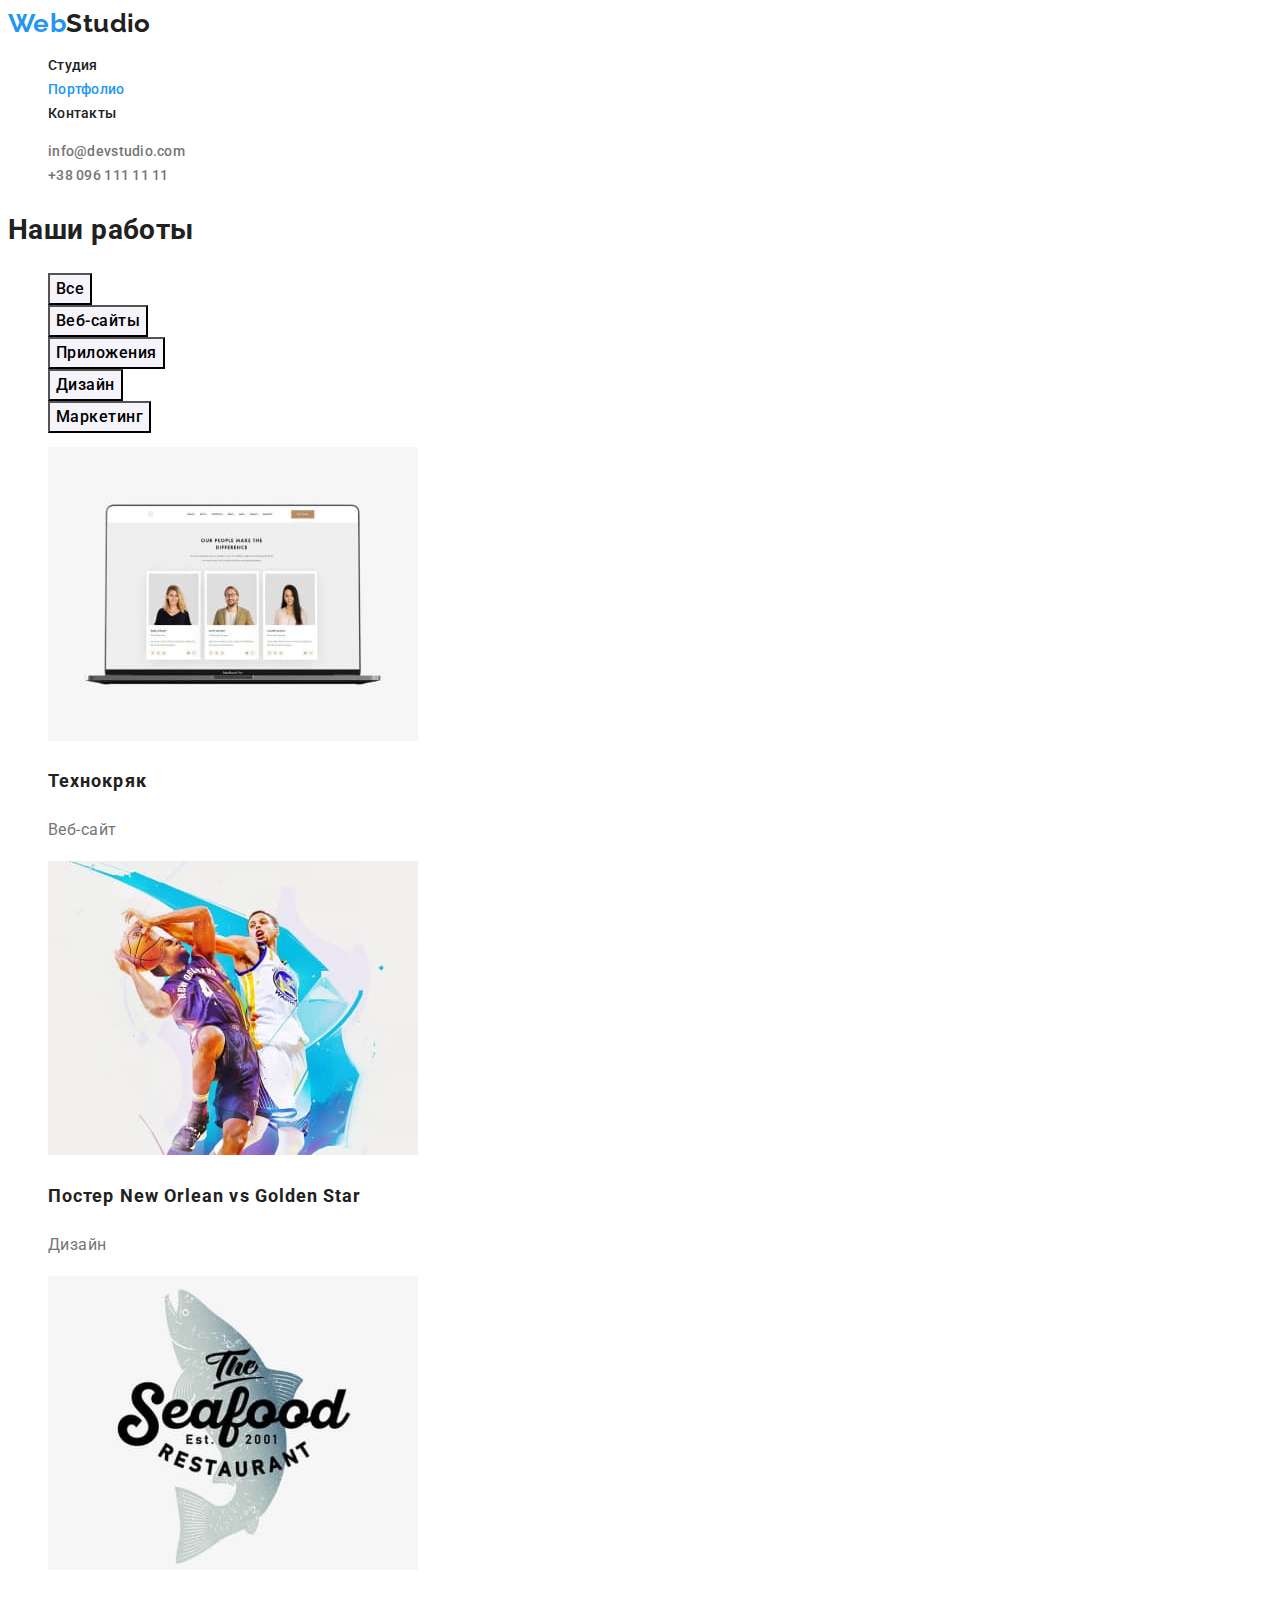
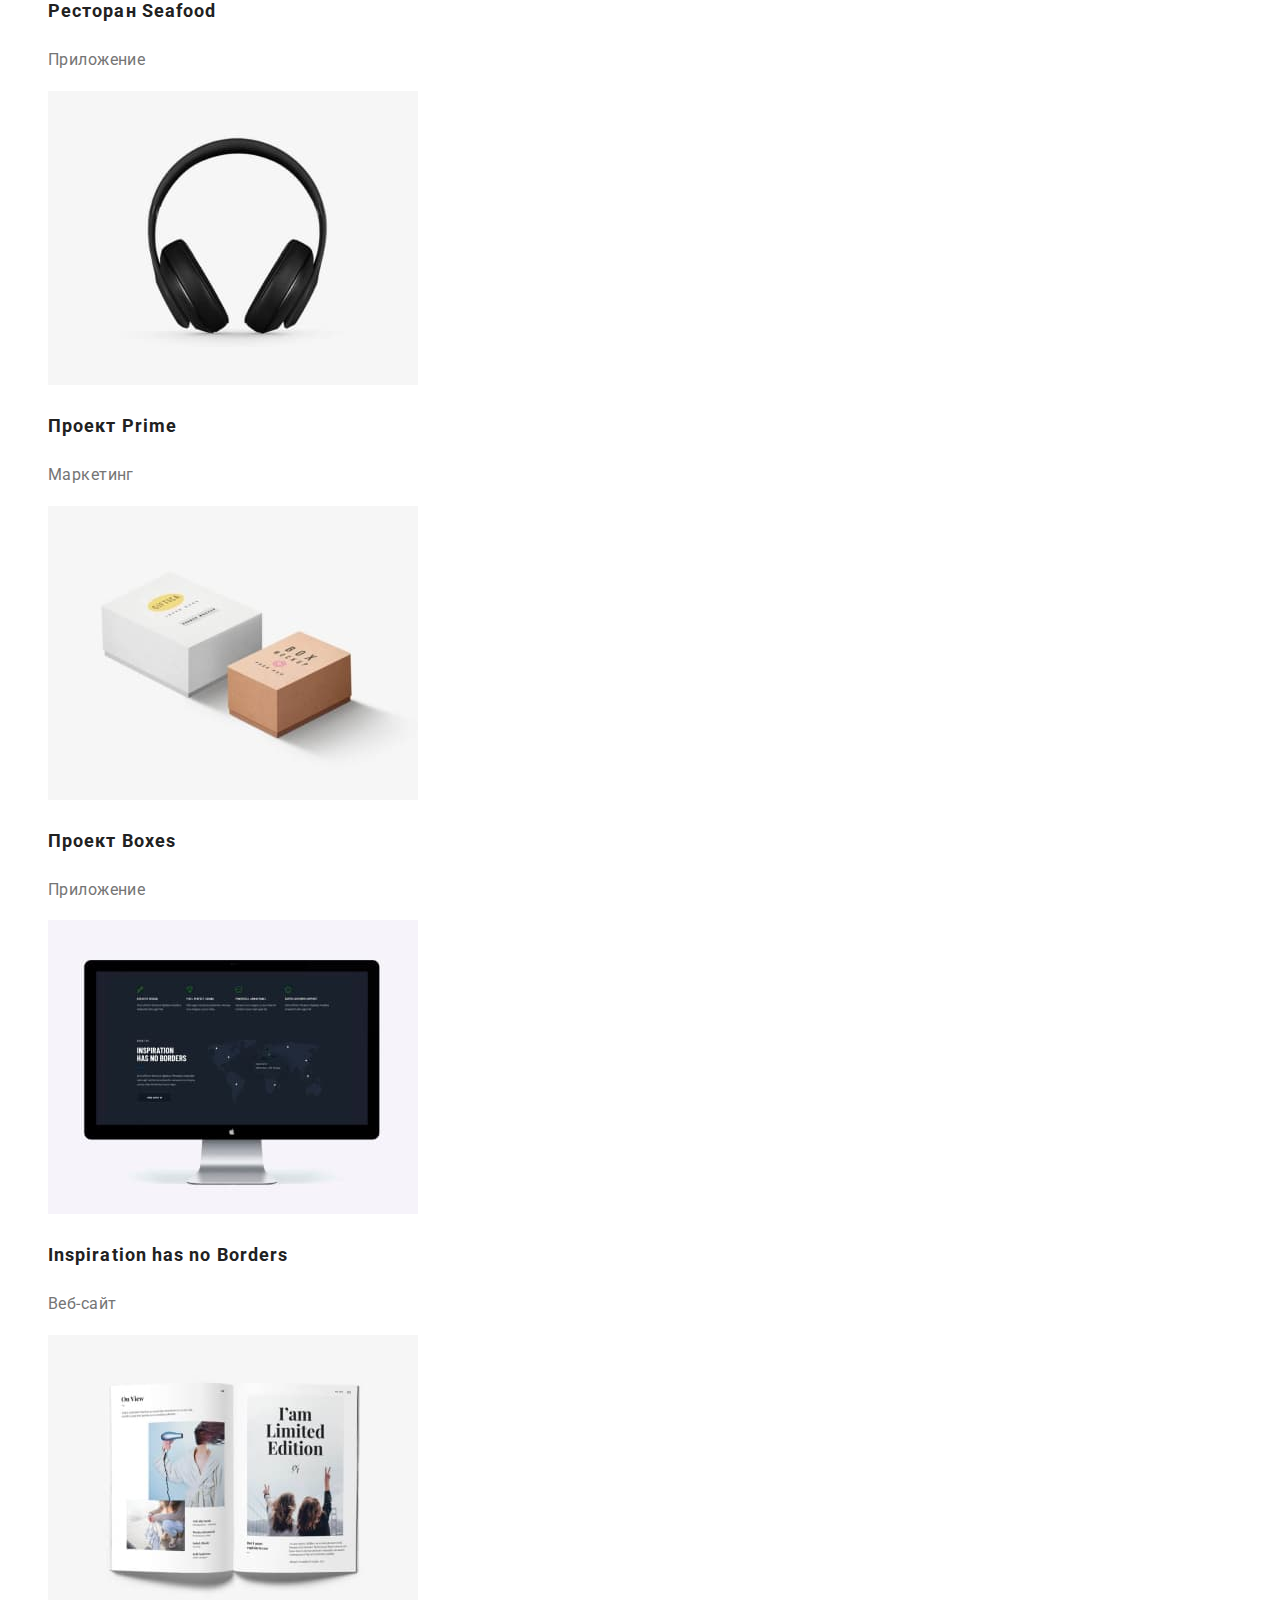
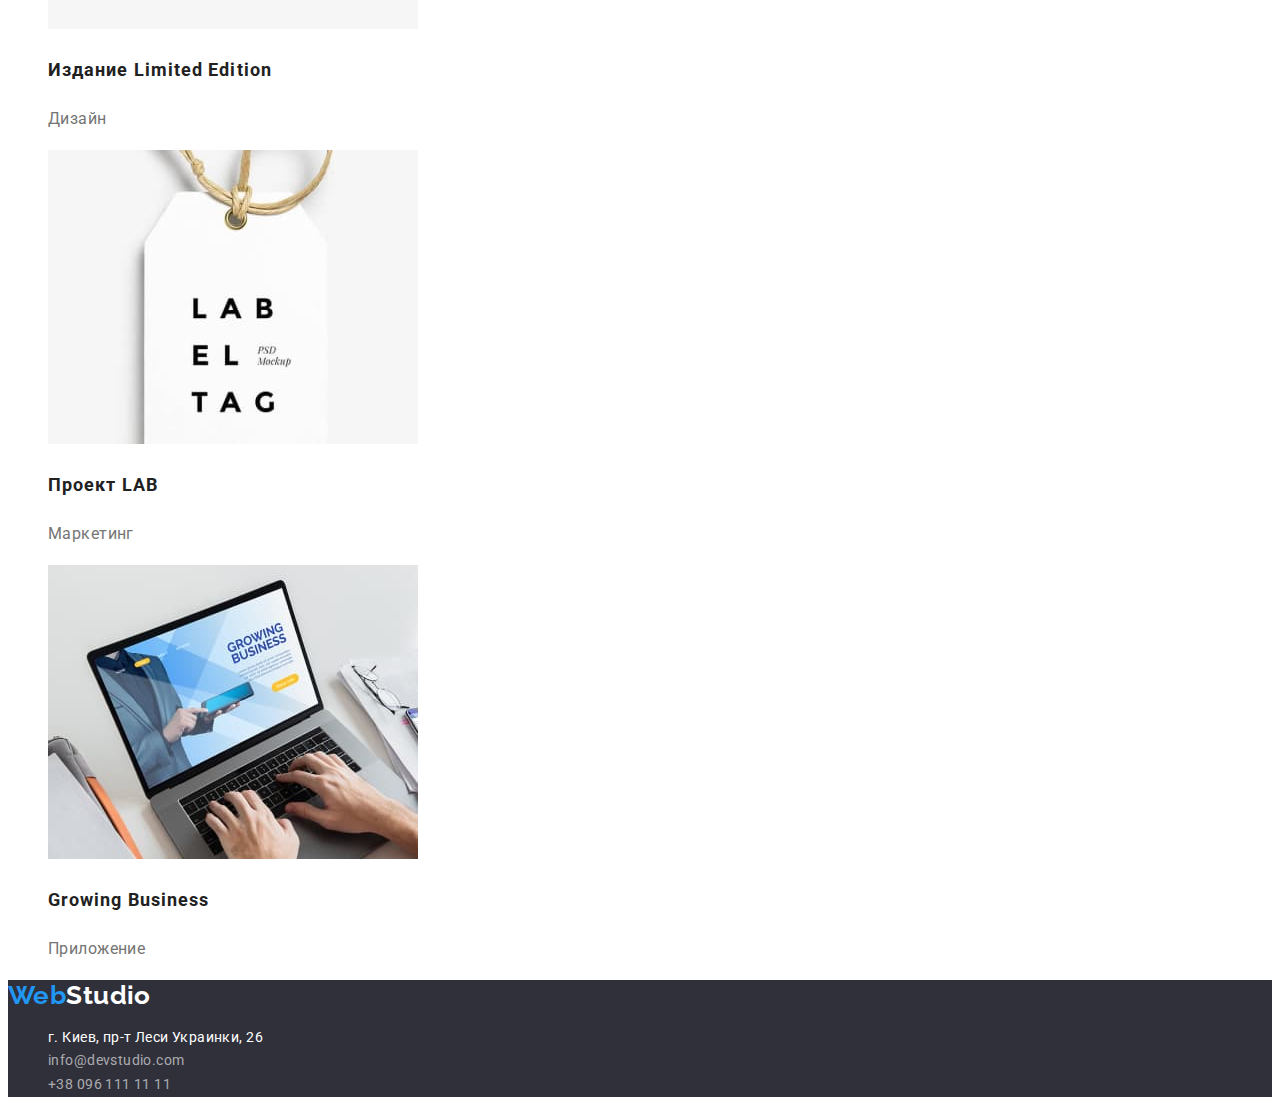
==== portfiolio.html @ 38a01f5a "files added" ====
<!DOCTYPE html>
<html lang="en">
<head>
	<meta charset="UTF-8">
	<meta http-equiv="X-UA-Compatible" content="IE=edge">
	<meta name="viewport" content="width=device-width, initial-scale=1.0">
	<title>Portfolio</title>
	<link rel="preconnect" href="https://fonts.googleapis.com">
	<link rel="preconnect" href="https://fonts.gstatic.com" crossorigin>
	<link href="https://fonts.googleapis.com/css2?family=Raleway:wght@700&family=Roboto:wght@400;500;700;900&display=swap"
	rel="stylesheet">
	<link rel="stylesheet" href="./css/styles.css">
</head>
<body>
		<header class="header">
			<nav class="header__navigation">
				<a href="./index.html" class="logo link"><span class="logo__word">Web</span>Studio</a>
				<ul class="list header__list">
					<li class="header__item">
						<a href="./index.html" class="header__link link">Студия
						</a>
					</li>
					<li class="header__item">
						<a href="./portfiolio.html" class="header__link header__link--current link">Портфолио
						</a>
					</li>
					<li class="header__item">
						<a href="" class="header__link link">Контакты
						</a>
					</li>
				</ul>
			</nav>
			<ul class="header__list contact-list list">
				<li class="contact-list__item">
					<a href="mailto:info@devstudio.com" class="header__link contact-list__link link">info@devstudio.com</a>
				</li>
				<li class="contact-list__item">
					<a href="tel:+380961111111" class="header__link contact-list__link link">+38 096 111 11 11</a>
				</li>
			</ul>
		</header>
			<main class>
				<section class="works section">
					<!-- Не забыть скрыть заголовок-->
					<h1 class="works-title">Наши работы</h1>
					<ul class="works__list works-filter list">
						<li class="works__item"><button type="button" class="works__btn">Все</button></li>
						<li class="works__item"><button type="button" class="works__btn">Веб-сайты</button></li>
						<li class="works__item"><button type="button" class="works__btn">Приложения</button></li>
						<li class="works__item"><button type="button" class="works__btn">Дизайн</button></li>
						<li class="works__item"><button type="button" class="works__btn">Маркетинг</button></li>
					</ul>
					<ul class="works__list works-examples list">
						<li class="works-examples__item">
							<a href="" class="works-examples__link link">
								<img src="./images/portfolio-page/porfolio-1-tehnocryack.jpg" alt="Внешний вид Веб-сайта Технокряк" width="370" height="294" class="works-examples__img">
								<h2 class="works-examples__title">Технокряк</h2>
								<p class="works-examples__text">Веб-сайт</p>
							</a>
						</li>
						<li class="works-examples__item">
							<a href="" class="works-examples__link link">
								<img src="./images/portfolio-page/portfolio-2-poster.jpg" alt="Постер баскетбольного матча New Orlean vs Golden Star" width="370" height="294" class="works-examples__img">
								<h2 class="works-examples__title">Постер New Orlean vs Golden Star</h2>
								<p class="works-examples__text">Дизайн</p>
							</a>
						</li>
						<li class="works-examples__item">
							<a href="" class="works-examples__link link">
								<img src="./images/portfolio-page/portfolio-3-seafood.jpg" alt="Логотип ресторана Seafood" width="370" height="294" class="works-examples__img">
								<h2 class="works-examples__title">Ресторан Seafood</h2>
								<p class="works-examples__text">Приложение</p>
							</a>
						</li>
						<li class="works-examples__item">
							<a href="" class="works-examples__link link">
								<img src="./images/portfolio-page/portfolio-4-prime.jpg" alt="Логотип в виде наушников проекта Prime" width="370" height="294" class="works-examples__img">
								<h2 class="works-examples__title">Проект Prime</h2>
								<p class="works-examples__text">Маркетинг</p>
							</a>
						</li>
						<li class="works-examples__item">
							<a href="" class="works-examples__link link">
								<img src="./images/portfolio-page/portfolio-5-boxes.jpg" alt="Логотип проекта Boxes в виде коробок" width="370" height="294" class="works-examples__img">
								<h2 class="works-examples__title">Проект Boxes</h2>
								<p class="works-examples__text">Приложение</p>
							</a>
						</li>
						<li class="works-examples__item">
							<a href="" class="works-examples__link link">
								<img src="./images/portfolio-page/portfolio-6-inspiration.jpg" alt="Внешний вид Веб-сайта Inspiration" width="370" height="294" class="works-examples__img">
								<h2 class="works-examples__title">Inspiration has no Borders</h2>
								<p class="works-examples__text">Веб-сайт</p>
							</a>
						</li>
						<li class="works-examples__item">
							<a href="" class="works-examples__link link">
								<img src="./images/portfolio-page/portfolio-7-edition.jpg" alt="Логотип издания Limited Edition в виде раскрытой книги" width="370" height="294" class="works-examples__img">
								<h2 class="works-examples__title">Издание Limited Edition</h2>
								<p class="works-examples__text">Дизайн</p>
							</a>
						</li>
						<li class="works-examples__item">
							<a href="" class="works-examples__link link">
								<img src="./images/portfolio-page/portfolio-8-lab.jpg" alt="Логотип проекта Lab в виде бирки" width="370" height="294" class="works-examples__img">
								<h2 class="works-examples__title">Проект LAB</h2>
								<p class="works-examples__text">Маркетинг</p>
							</a>
						</li>
						<li class="works-examples__item">
							<a href="" class="works-examples__link link">
								<img src="./images/portfolio-page/portfolio-9-business.jpg" alt="Человек работает за ноутбуком в приложении Growing Business" width="370" height="294" class="works-examples__img">
								<h2 class="works-examples__title">Growing Business</h2>
								<p class="works-examples__text">Приложение</p>
							</a>
						</li>
					</ul>
				</main>
			</section>
		<footer class="footer">
			<a href="./index.html" class="logo logo--white link"><span class="logo__word">Web</span>Studio</a>
			<address>
				<ul class="footer__list list">
					<li class="footer__item">
						<a href="" class="footer__link link footer__linl--map">г. Киев, пр-т Леси Украинки, 26
						</a>
					</li>
					<li class="footer__item">
						<a href="mailto:info@devstudio.com" class="footer__link link footer__link--adress">info@devstudio.com
						</a>
					</li>
					<li class="footer__item">
						<a href="tel:+380961111111" class="footer__link link footer__link--adress">+38 096 111 11 11
						</a>
					</li>
				</ul>
			</address>
		</footer>
</body>
</html>
---- css/styles.css ----
:root {
	--main-text-color:#212121;
	--second-text-color:#757575;
	--accent-text-color:#2196F3;
	--white-text-color: #FFFFFF;
	--footer-text-color: rgba(255, 255, 255, 0.6);
	--footer-background-color: #2F303A;
	--main-background-color: #FFFFFF;
	--second-background-color: #F5F4FA;
	--filter-button-color: #F5F4FA;
	--letter-spacing-second: 0.06em;
	--second-font-size: 16px;
	--font-weight-first: 700;
	--font-weight-second: 500;
}

/* Global settings */
body {
	font-family: 'Roboto', sans-serif;
	color: var(--main-text-color);
	font-size: 14px;
	letter-spacing: 0.03em;
	line-height: 1.71;
}

.link {
	text-decoration: none;
	color: var(--main-text-color);
}

.list {
	list-style: none;
}

/* Header and footer settings */

.header {
	background-color: var(--main-background-color);
}

.logo {
	font-family: 'Raleway', sans-serif;
	font-weight: var(--font-weight-first);
	font-size: 26px;
	line-height: 1.19;
}

.logo__word,
.header__link--current,
.header__link:hover,
.header__link:focus,
.footer__link:focus,
.footer__link:hover {
	color: var(--accent-text-color);
}

.header__link {
	font-weight: var(--font-weight-second);
	line-height: 1.14;
	letter-spacing: 0.02em;
}

.contact-list__link {
	color: var(--second-text-color);
}

/* Footer */

.footer {
	background-color: var(--footer-background-color);
}

.footer__link,
.footer__link--map,
.logo--white {
	color: var(--white-text-color);
}

.footer__link--adress {
	color: var(--footer-text-color);
}

.footer__list {
	font-style: normal;
}

/* Main page */

.hero {
	background-color: var(--footer-background-color);
	color: var(--white-text-color);
	text-align: center;
}


.hero__title {
	font-weight: 900;
	font-size: 44px;
	line-height: 1.36;
	letter-spacing: var(--letter-spacing-second);
	text-transform: uppercase;
}

.hero__btn {
	background-color: var(--accent-text-color);
	color: var(--white-text-color);
	font-family: inherit;
	font-weight: var(--font-weight-first);
	font-size: var(--second-font-size);
	line-height: 1.87;
	letter-spacing: var(--letter-spacing-second);
	text-align: center;
	min-width: 200px;
	cursor: pointer;
}

.benefits {
	background-color: var(--main-background-color);
}

.benefits__title {
	font-weight: var(--font-weight-first);
	font-size: 14px;
	line-height: 1.14;
	text-transform: uppercase;
	}

.benefits__text {
	color: var(--second-text-color);
}

.section__title {
	font-weight: var(--font-weight-first);
	font-size: 36px;
	line-height: 1.17;
	text-align: center;
}

.about {
	background-color: var(--main-background-color);
}

.team {
	background-color: var(--second-background-color);
	font-size: var(--second-font-size);
	line-height: 1.19;
}

.team__title {
	font-weight: var(--font-weight-second);
	font-size: 14px;
}

.team__text {
	color: var(--second-text-color);
}

/* Porfolio page */

.works {
	background-color: var(--main-background-color);
}

.works__btn {
	background-color: var(--filter-button-color);
	font-family: inherit;
	font-weight: var(--font-weight-second);
	font-size: var(--second-font-size);
	line-height: 1.62;
	text-align: center;
	letter-spacing: 0.03em;
	cursor: pointer;
}

.works__btn:hover,
.works__btn:focus {
	background-color: var(--accent-text-color);
	color: var(--white-text-color);
}

.works-examples__title {
	font-weight: var(--font-weight-first);
	font-size: 18px;
	line-height: 2;
	letter-spacing: var(--letter-spacing-second);
}

.works-examples__text {
	color: var(--second-text-color);
	font-size: var(--second-font-size);
	line-height: 1.87;
}
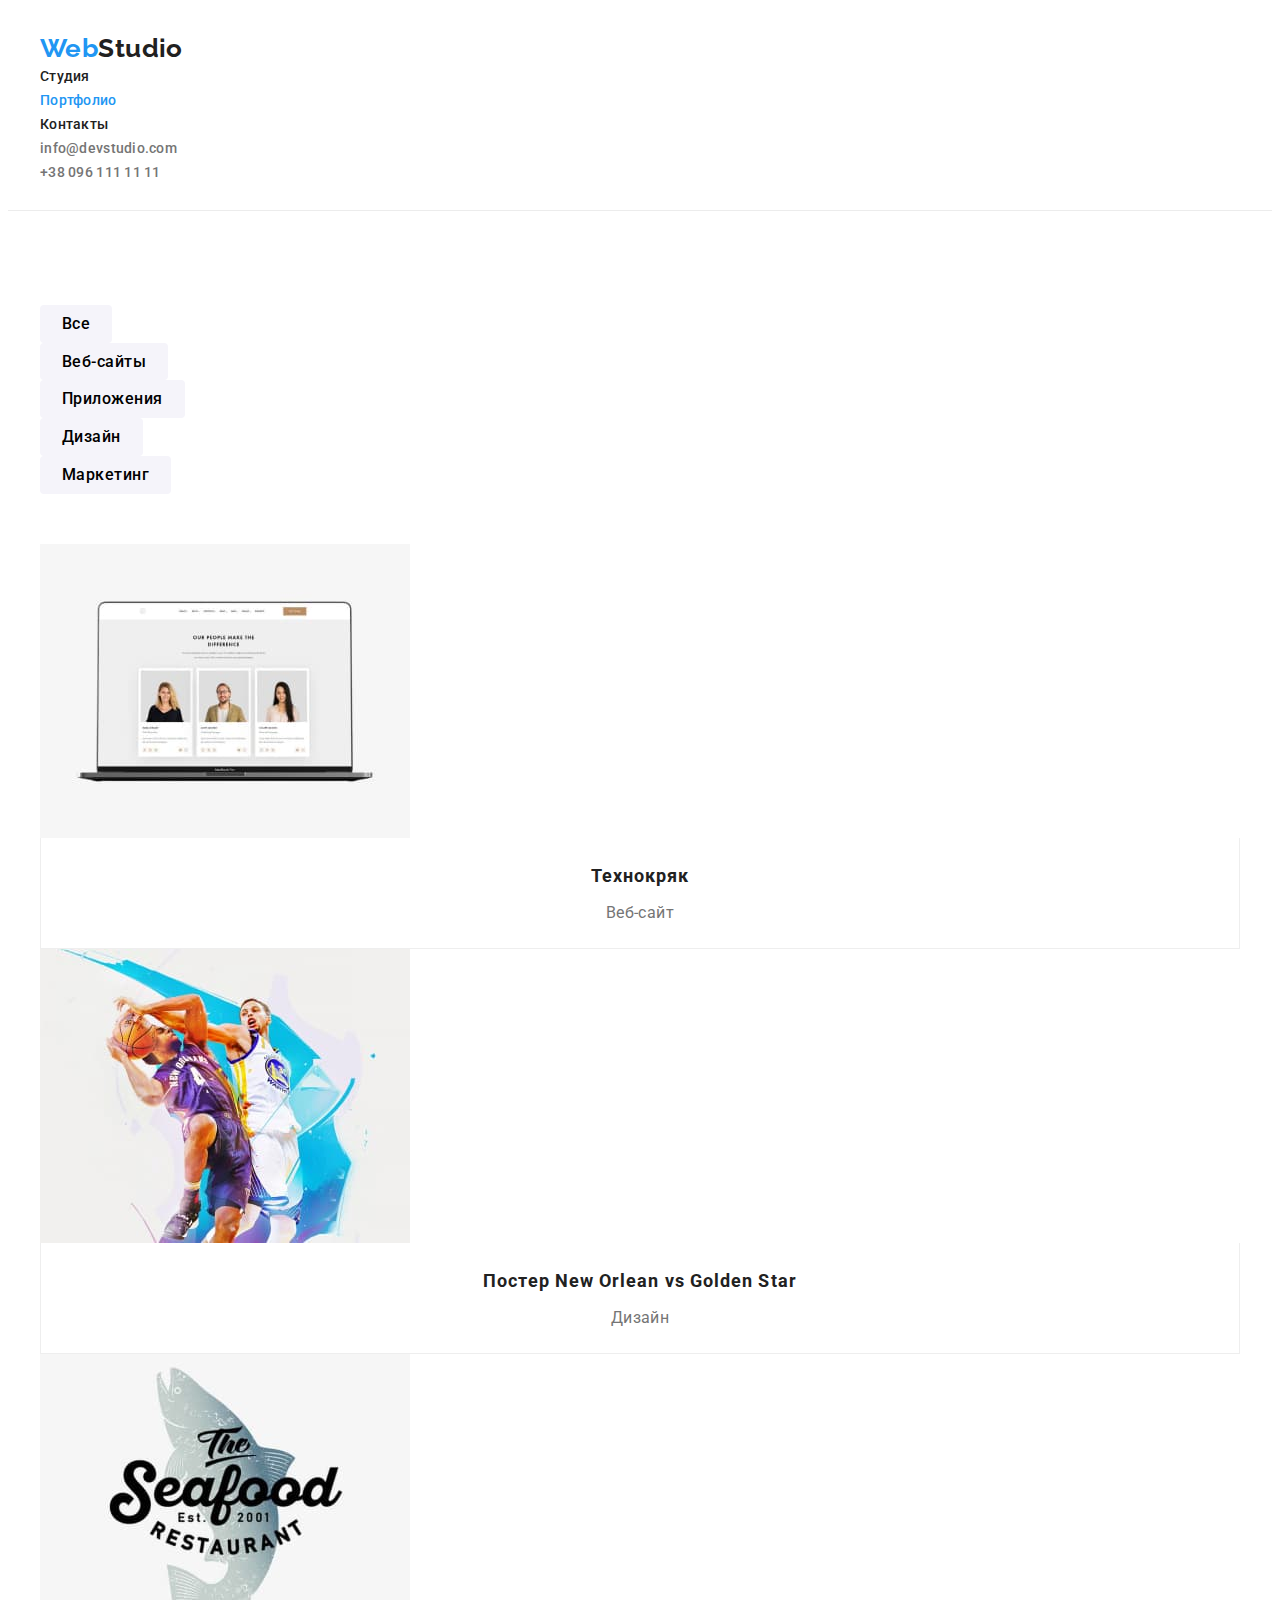
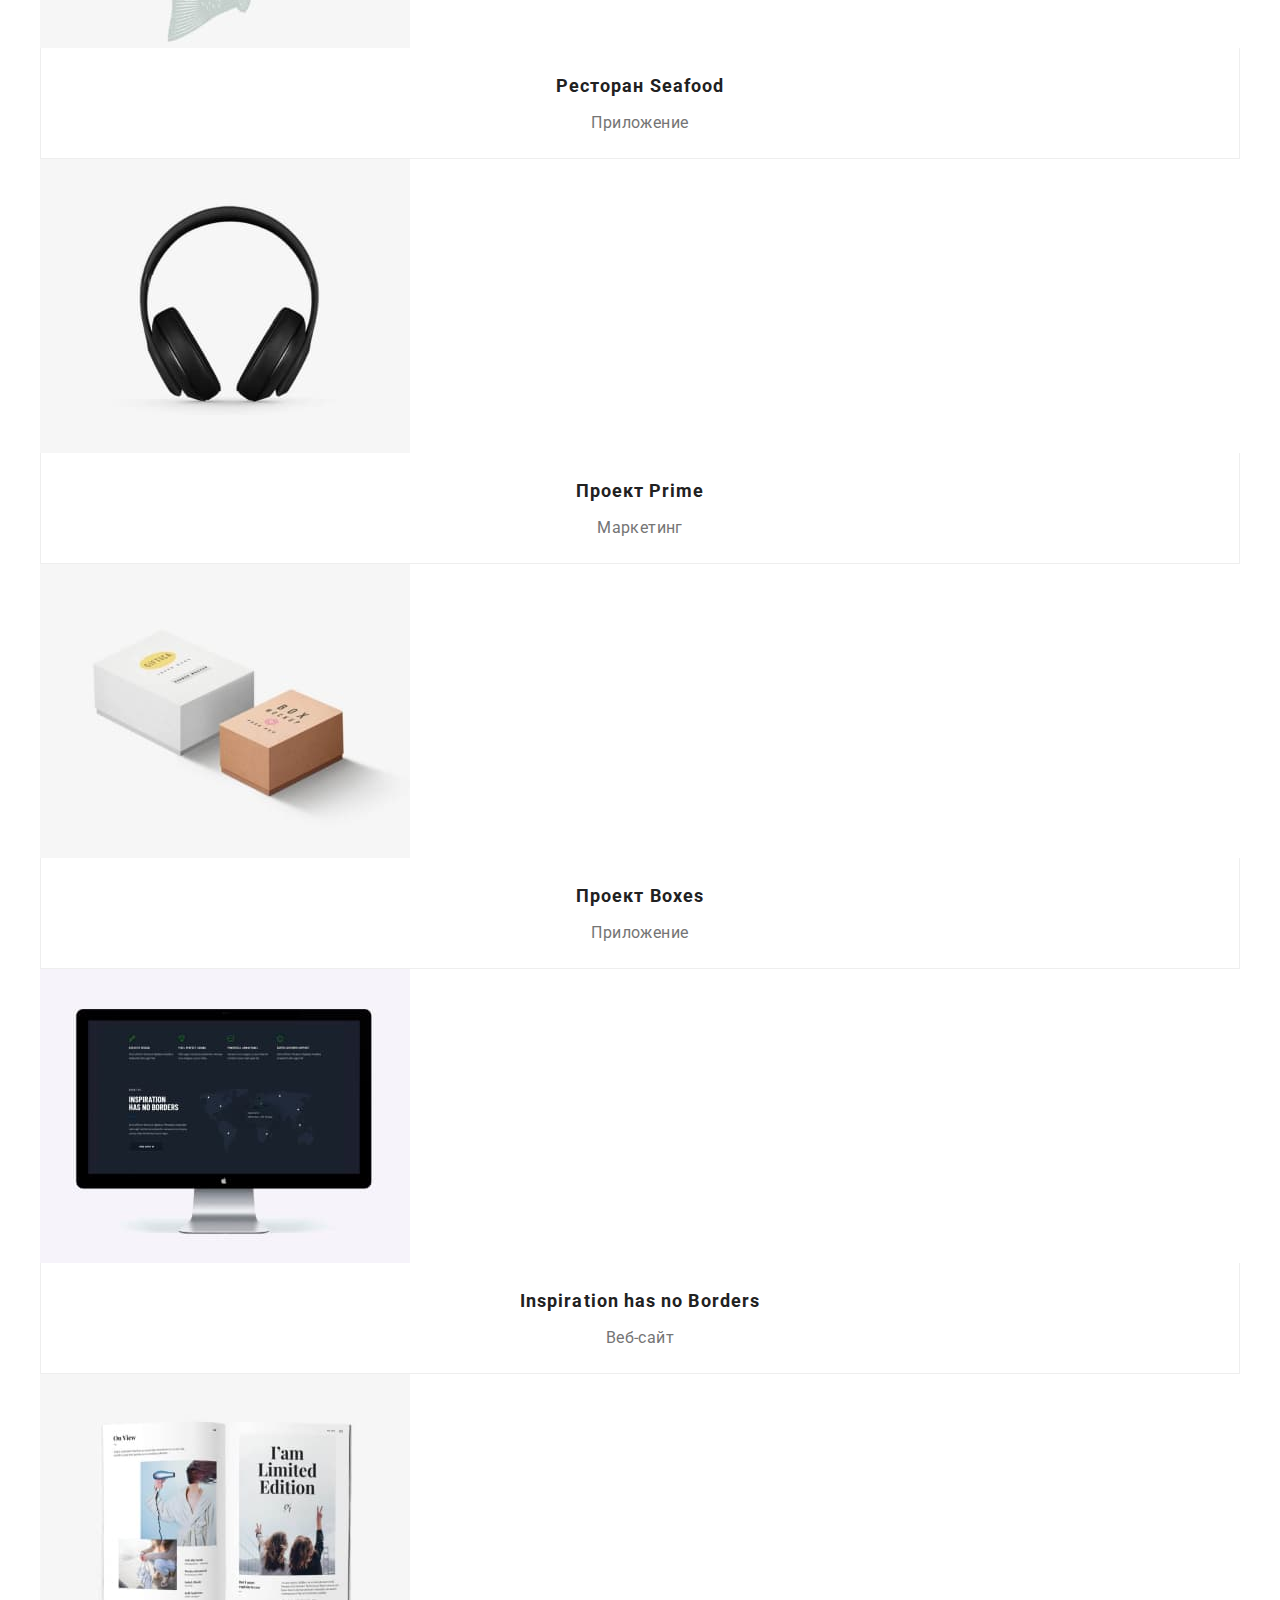
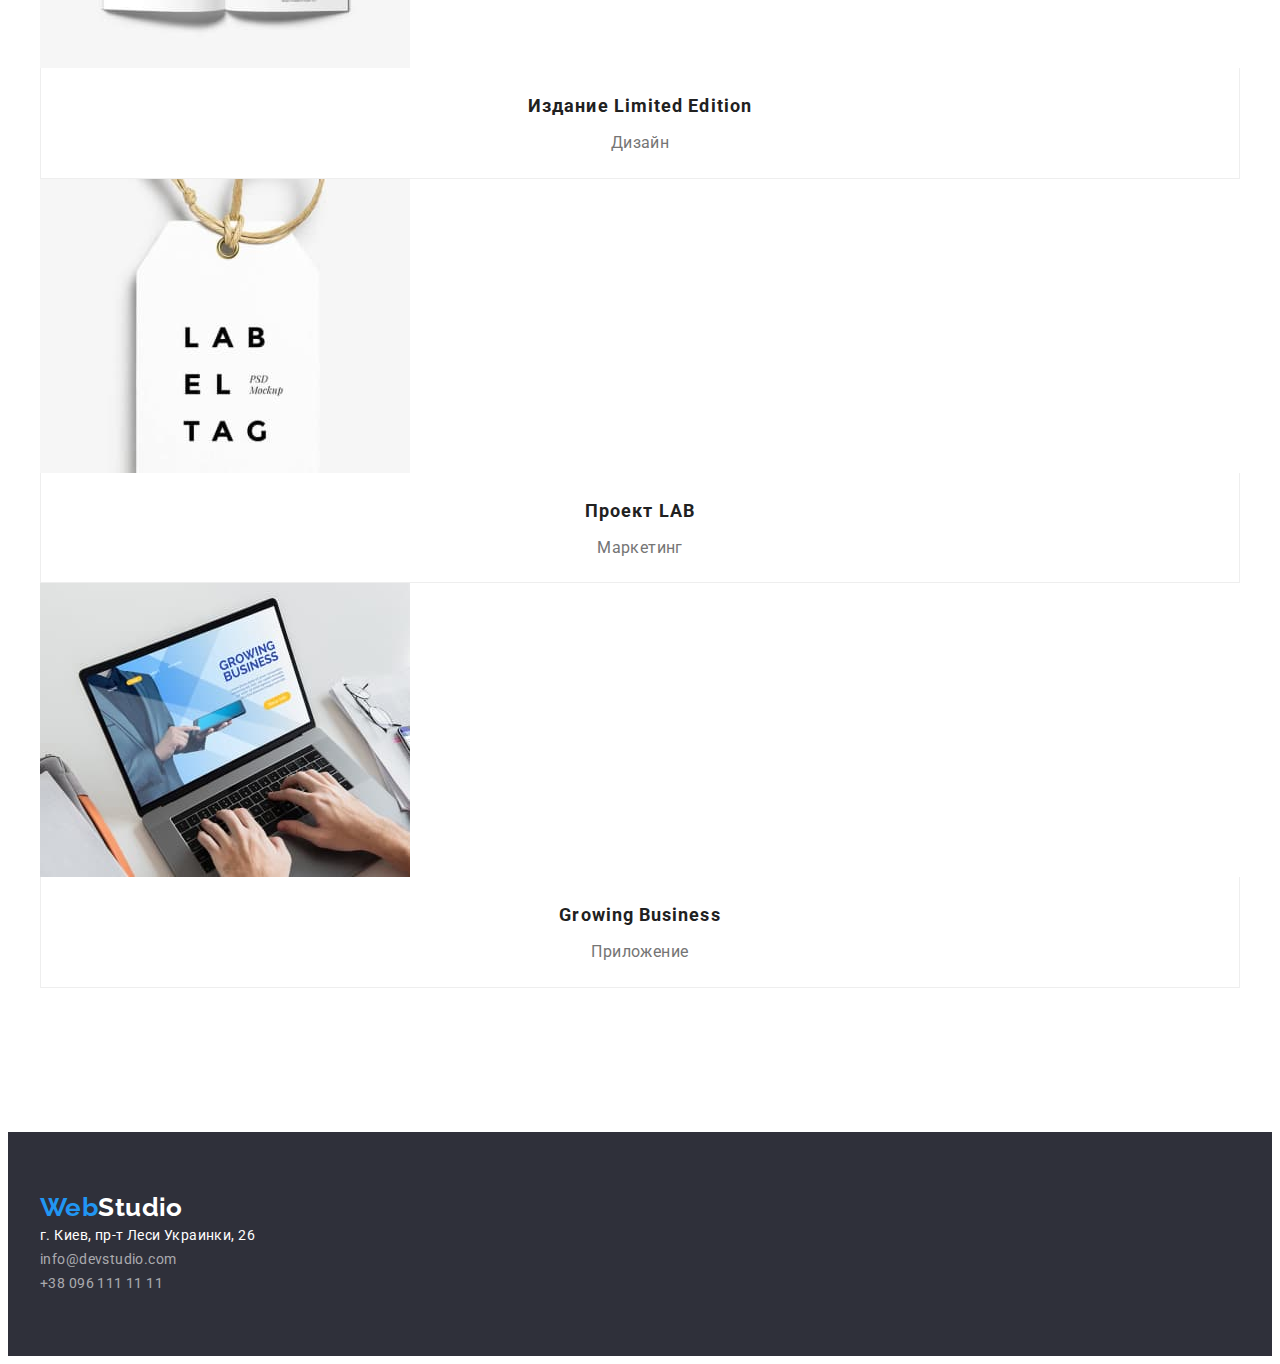
==== commit 0ac3e293: "border/padding/margin added" ====
--- a/portfiolio.html
+++ b/portfiolio.html
@@ -1,140 +1,230 @@
 <!DOCTYPE html>
 <html lang="en">
-<head>
-	<meta charset="UTF-8">
-	<meta http-equiv="X-UA-Compatible" content="IE=edge">
-	<meta name="viewport" content="width=device-width, initial-scale=1.0">
-	<title>Portfolio</title>
-	<link rel="preconnect" href="https://fonts.googleapis.com">
-	<link rel="preconnect" href="https://fonts.gstatic.com" crossorigin>
-	<link href="https://fonts.googleapis.com/css2?family=Raleway:wght@700&family=Roboto:wght@400;500;700;900&display=swap"
-	rel="stylesheet">
-	<link rel="stylesheet" href="./css/styles.css">
-</head>
-<body>
-		<header class="header">
-			<nav class="header__navigation">
-				<a href="./index.html" class="logo link"><span class="logo__word">Web</span>Studio</a>
-				<ul class="list header__list">
-					<li class="header__item">
-						<a href="./index.html" class="header__link link">Студия
-						</a>
-					</li>
-					<li class="header__item">
-						<a href="./portfiolio.html" class="header__link header__link--current link">Портфолио
-						</a>
-					</li>
-					<li class="header__item">
-						<a href="" class="header__link link">Контакты
-						</a>
-					</li>
-				</ul>
-			</nav>
-			<ul class="header__list contact-list list">
-				<li class="contact-list__item">
-					<a href="mailto:info@devstudio.com" class="header__link contact-list__link link">info@devstudio.com</a>
-				</li>
-				<li class="contact-list__item">
-					<a href="tel:+380961111111" class="header__link contact-list__link link">+38 096 111 11 11</a>
-				</li>
-			</ul>
-		</header>
-			<main class>
-				<section class="works section">
-					<!-- Не забыть скрыть заголовок-->
-					<h1 class="works-title">Наши работы</h1>
-					<ul class="works__list works-filter list">
-						<li class="works__item"><button type="button" class="works__btn">Все</button></li>
-						<li class="works__item"><button type="button" class="works__btn">Веб-сайты</button></li>
-						<li class="works__item"><button type="button" class="works__btn">Приложения</button></li>
-						<li class="works__item"><button type="button" class="works__btn">Дизайн</button></li>
-						<li class="works__item"><button type="button" class="works__btn">Маркетинг</button></li>
-					</ul>
-					<ul class="works__list works-examples list">
-						<li class="works-examples__item">
-							<a href="" class="works-examples__link link">
-								<img src="./images/portfolio-page/porfolio-1-tehnocryack.jpg" alt="Внешний вид Веб-сайта Технокряк" width="370" height="294" class="works-examples__img">
-								<h2 class="works-examples__title">Технокряк</h2>
-								<p class="works-examples__text">Веб-сайт</p>
-							</a>
-						</li>
-						<li class="works-examples__item">
-							<a href="" class="works-examples__link link">
-								<img src="./images/portfolio-page/portfolio-2-poster.jpg" alt="Постер баскетбольного матча New Orlean vs Golden Star" width="370" height="294" class="works-examples__img">
-								<h2 class="works-examples__title">Постер New Orlean vs Golden Star</h2>
-								<p class="works-examples__text">Дизайн</p>
-							</a>
-						</li>
-						<li class="works-examples__item">
-							<a href="" class="works-examples__link link">
-								<img src="./images/portfolio-page/portfolio-3-seafood.jpg" alt="Логотип ресторана Seafood" width="370" height="294" class="works-examples__img">
-								<h2 class="works-examples__title">Ресторан Seafood</h2>
-								<p class="works-examples__text">Приложение</p>
-							</a>
-						</li>
-						<li class="works-examples__item">
-							<a href="" class="works-examples__link link">
-								<img src="./images/portfolio-page/portfolio-4-prime.jpg" alt="Логотип в виде наушников проекта Prime" width="370" height="294" class="works-examples__img">
-								<h2 class="works-examples__title">Проект Prime</h2>
-								<p class="works-examples__text">Маркетинг</p>
-							</a>
-						</li>
-						<li class="works-examples__item">
-							<a href="" class="works-examples__link link">
-								<img src="./images/portfolio-page/portfolio-5-boxes.jpg" alt="Логотип проекта Boxes в виде коробок" width="370" height="294" class="works-examples__img">
-								<h2 class="works-examples__title">Проект Boxes</h2>
-								<p class="works-examples__text">Приложение</p>
-							</a>
-						</li>
-						<li class="works-examples__item">
-							<a href="" class="works-examples__link link">
-								<img src="./images/portfolio-page/portfolio-6-inspiration.jpg" alt="Внешний вид Веб-сайта Inspiration" width="370" height="294" class="works-examples__img">
-								<h2 class="works-examples__title">Inspiration has no Borders</h2>
-								<p class="works-examples__text">Веб-сайт</p>
-							</a>
-						</li>
-						<li class="works-examples__item">
-							<a href="" class="works-examples__link link">
-								<img src="./images/portfolio-page/portfolio-7-edition.jpg" alt="Логотип издания Limited Edition в виде раскрытой книги" width="370" height="294" class="works-examples__img">
-								<h2 class="works-examples__title">Издание Limited Edition</h2>
-								<p class="works-examples__text">Дизайн</p>
-							</a>
-						</li>
-						<li class="works-examples__item">
-							<a href="" class="works-examples__link link">
-								<img src="./images/portfolio-page/portfolio-8-lab.jpg" alt="Логотип проекта Lab в виде бирки" width="370" height="294" class="works-examples__img">
-								<h2 class="works-examples__title">Проект LAB</h2>
-								<p class="works-examples__text">Маркетинг</p>
-							</a>
-						</li>
-						<li class="works-examples__item">
-							<a href="" class="works-examples__link link">
-								<img src="./images/portfolio-page/portfolio-9-business.jpg" alt="Человек работает за ноутбуком в приложении Growing Business" width="370" height="294" class="works-examples__img">
-								<h2 class="works-examples__title">Growing Business</h2>
-								<p class="works-examples__text">Приложение</p>
-							</a>
-						</li>
-					</ul>
-				</main>
-			</section>
-		<footer class="footer">
-			<a href="./index.html" class="logo logo--white link"><span class="logo__word">Web</span>Studio</a>
-			<address>
-				<ul class="footer__list list">
-					<li class="footer__item">
-						<a href="" class="footer__link link footer__linl--map">г. Киев, пр-т Леси Украинки, 26
-						</a>
-					</li>
-					<li class="footer__item">
-						<a href="mailto:info@devstudio.com" class="footer__link link footer__link--adress">info@devstudio.com
-						</a>
-					</li>
-					<li class="footer__item">
-						<a href="tel:+380961111111" class="footer__link link footer__link--adress">+38 096 111 11 11
-						</a>
-					</li>
-				</ul>
-			</address>
-		</footer>
-</body>
-</html>+  <head>
+    <meta charset="UTF-8" />
+    <meta http-equiv="X-UA-Compatible" content="IE=edge" />
+    <meta name="viewport" content="width=device-width, initial-scale=1.0" />
+    <title>Portfolio</title>
+    <link rel="preconnect" href="https://fonts.googleapis.com" />
+    <link rel="preconnect" href="https://fonts.gstatic.com" crossorigin />
+    <link
+      href="https://fonts.googleapis.com/css2?family=Raleway:wght@700&family=Roboto:wght@400;500;700;900&display=swap"
+      rel="stylesheet"
+    />
+    <link rel="stylesheet" href="./css/styles.css" />
+  </head>
+  <body>
+    <header class="header">
+      <div class="container">
+        <nav class="header__navigation">
+          <a href="./index.html" class="logo"><span class="logo__word">Web</span>Studio</a>
+          <ul class="list header__list">
+            <li class="header__item">
+              <a href="./index.html" class="header__link">Студия </a>
+            </li>
+            <li class="header__item">
+              <a href="./portfiolio.html" class="header__link header__link--current link"
+                >Портфолио
+              </a>
+            </li>
+            <li class="header__item">
+              <a href="" class="header__link link">Контакты </a>
+            </li>
+          </ul>
+        </nav>
+        <ul class="header__list contact-list list">
+          <li class="contact-list__item">
+            <a href="mailto:info@devstudio.com" class="header__link contact-list__link link"
+              >info@devstudio.com</a
+            >
+          </li>
+          <li class="contact-list__item">
+            <a href="tel:+380961111111" class="header__link contact-list__link link"
+              >+38 096 111 11 11</a
+            >
+          </li>
+        </ul>
+      </div>
+    </header>
+    <main class>
+      <section class="works section">
+        <div class="container">
+          <!-- Не забыть скрыть заголовок-->
+          <h1 class="works-title visually-hidden">Наши работы</h1>
+          <ul class="works__list works-filter">
+            <li class="works__item"><button type="button" class="works__btn">Все</button></li>
+            <li class="works__item"><button type="button" class="works__btn">Веб-сайты</button></li>
+            <li class="works__item">
+              <button type="button" class="works__btn">Приложения</button>
+            </li>
+            <li class="works__item"><button type="button" class="works__btn">Дизайн</button></li>
+            <li class="works__item"><button type="button" class="works__btn">Маркетинг</button></li>
+          </ul>
+          <ul class="works__list works-examples">
+            <li class="works-examples__item">
+              <a href="" class="works-examples__link">
+                <img
+                  src="./images/portfolio-page/porfolio-1-tehnocryack.jpg"
+                  alt="Внешний вид Веб-сайта Технокряк"
+                  width="370"
+                  height="294"
+                  class="works-examples__img"
+                />
+								<div class="work-examples-box">
+                <h2 class="works-examples__title">Технокряк</h2>
+                <p class="works-examples__text">Веб-сайт</p>
+              </a>
+							</div>
+            </li>
+            <li class="works-examples__item">
+              <a href="" class="works-examples__link">
+                <img
+                  src="./images/portfolio-page/portfolio-2-poster.jpg"
+                  alt="Постер баскетбольного матча New Orlean vs Golden Star"
+                  width="370"
+                  height="294"
+                  class="works-examples__img"
+                />
+								<div class="work-examples-box">
+                <h2 class="works-examples__title">Постер New Orlean vs Golden Star</h2>
+                <p class="works-examples__text">Дизайн</p>
+								</div>
+              </a>
+            </li>
+            <li class="works-examples__item">
+              <a href="" class="works-examples__link">
+                <img
+                  src="./images/portfolio-page/portfolio-3-seafood.jpg"
+                  alt="Логотип ресторана Seafood"
+                  width="370"
+                  height="294"
+                  class="works-examples__img"
+                />
+								<div class="work-examples-box">
+                <h2 class="works-examples__title">Ресторан Seafood</h2>
+                <p class="works-examples__text">Приложение</p>
+								</div>
+              </a>
+            </li>
+            <li class="works-examples__item">
+              <a href="" class="works-examples__link">
+                <img
+                  src="./images/portfolio-page/portfolio-4-prime.jpg"
+                  alt="Логотип в виде наушников проекта Prime"
+                  width="370"
+                  height="294"
+                  class="works-examples__img"
+                />
+								<div class="work-examples-box">
+                <h2 class="works-examples__title">Проект Prime</h2>
+                <p class="works-examples__text">Маркетинг</p>
+								</div>
+              </a>
+            </li>
+            <li class="works-examples__item">
+              <a href="" class="works-examples__link">
+                <img
+                  src="./images/portfolio-page/portfolio-5-boxes.jpg"
+                  alt="Логотип проекта Boxes в виде коробок"
+                  width="370"
+                  height="294"
+                  class="works-examples__img"
+                />
+								<div class="work-examples-box">
+                <h2 class="works-examples__title">Проект Boxes</h2>
+                <p class="works-examples__text">Приложение</p>
+								</div>
+              </a>
+            </li>
+            <li class="works-examples__item">
+              <a href="" class="works-examples__link">
+                <img
+                  src="./images/portfolio-page/portfolio-6-inspiration.jpg"
+                  alt="Внешний вид Веб-сайта Inspiration"
+                  width="370"
+                  height="294"
+                  class="works-examples__img"
+                />
+								<div class="work-examples-box">
+                <h2 class="works-examples__title">Inspiration has no Borders</h2>
+                <p class="works-examples__text">Веб-сайт</p>
+								</div>
+              </a>
+            </li>
+            <li class="works-examples__item">
+              <a href="" class="works-examples__link">
+                <img
+                  src="./images/portfolio-page/portfolio-7-edition.jpg"
+                  alt="Логотип издания Limited Edition в виде раскрытой книги"
+                  width="370"
+                  height="294"
+                  class="works-examples__img"
+                />
+								<div class="work-examples-box">
+                <h2 class="works-examples__title">Издание Limited Edition</h2>
+                <p class="works-examples__text">Дизайн</p>
+								</div>
+              </a>
+            </li>
+            <li class="works-examples__item">
+              <a href="" class="works-examples__link">
+                <img
+                  src="./images/portfolio-page/portfolio-8-lab.jpg"
+                  alt="Логотип проекта Lab в виде бирки"
+                  width="370"
+                  height="294"
+                  class="works-examples__img"
+                />
+								<div class="work-examples-box">
+                <h2 class="works-examples__title">Проект LAB</h2>
+                <p class="works-examples__text">Маркетинг</p>
+								</div>
+              </a>
+            </li>
+            <li class="works-examples__item">
+              <a href="" class="works-examples__link">
+                <img
+                  src="./images/portfolio-page/portfolio-9-business.jpg"
+                  alt="Человек работает за ноутбуком в приложении Growing Business"
+                  width="370"
+                  height="294"
+                  class="works-examples__img"
+                />
+								<div class="work-examples-box">
+                <h2 class="works-examples__title">Growing Business</h2>
+                <p class="works-examples__text">Приложение</p>
+								</div>
+              </a>
+            </li>
+          </ul>
+        </div>
+      </section>
+    </main>
+    <footer class="footer">
+      <div class="container">
+        <a href="./index.html" class="logo logo--white"
+          ><span class="logo__word">Web</span>Studio</a
+        >
+        <address>
+          <ul class="footer__list">
+            <li class="footer__item">
+              <a href="" class="footer__link footer__linl--map"
+                >г. Киев, пр-т Леси Украинки, 26
+              </a>
+            </li>
+            <li class="footer__item">
+              <a href="mailto:info@devstudio.com" class="footer__link footer__link--adress"
+                >info@devstudio.com
+              </a>
+            </li>
+            <li class="footer__item">
+              <a href="tel:+380961111111" class="footer__link footer__link--adress"
+                >+38 096 111 11 11
+              </a>
+            </li>
+          </ul>
+        </address>
+      </div>
+    </footer>
+  </body>
+</html>
--- a/css/styles.css
+++ b/css/styles.css
@@ -1,48 +1,101 @@
 :root {
-	--main-text-color:#212121;
-	--second-text-color:#757575;
-	--accent-text-color:#2196F3;
-	--white-text-color: #FFFFFF;
-	--footer-text-color: rgba(255, 255, 255, 0.6);
-	--footer-background-color: #2F303A;
-	--main-background-color: #FFFFFF;
-	--second-background-color: #F5F4FA;
-	--filter-button-color: #F5F4FA;
-	--letter-spacing-second: 0.06em;
-	--second-font-size: 16px;
-	--font-weight-first: 700;
-	--font-weight-second: 500;
+  --main-text-color: #212121;
+  --second-text-color: #757575;
+  --accent-text-color: #2196f3;
+  --white-text-color: #ffffff;
+  --footer-text-color: rgba(255, 255, 255, 0.6);
+  --footer-background-color: #2f303a;
+  --main-background-color: #ffffff;
+  --second-background-color: #f5f4fa;
+  --filter-button-color: #f5f4fa;
+  --letter-spacing-second: 0.06em;
+  --second-font-size: 16px;
+  --font-weight-first: 700;
+  --font-weight-second: 500;
+  --main-section-padding: 94px;
+  --main-margin-bottom: 50px;
+  --title-margin-main: 10px;
 }
 
 /* Global settings */
 body {
-	font-family: 'Roboto', sans-serif;
-	color: var(--main-text-color);
-	font-size: 14px;
-	letter-spacing: 0.03em;
-	line-height: 1.71;
-}
-
-.link {
-	text-decoration: none;
-	color: var(--main-text-color);
-}
-
-.list {
-	list-style: none;
+  font-family: 'Roboto', sans-serif;
+  color: var(--main-text-color);
+  font-size: 14px;
+  letter-spacing: 0.03em;
+  line-height: 1.71;
+}
+
+h1,
+h2,
+h3,
+h4,
+h5,
+h6,
+p {
+  margin: 0;
+}
+
+button {
+  cursor: pointer;
+}
+
+img {
+  display: block;
+  max-width: 100%;
+  height: auto;
+}
+
+a {
+  text-decoration: none;
+  color: var(--main-text-color);
+}
+
+ul {
+  list-style: none;
+  margin: 0;
+  padding: 0;
+}
+
+.container {
+  width: 1200px;
+  margin: 0 auto;
+  padding-left: 15px;
+  padding-right: 15px;
+}
+
+.section {
+  padding-top: var(--main-section-padding);
+  padding-bottom: var(--main-section-padding);
+}
+
+.visually-hidden {
+  position: absolute;
+  white-space: nowrap;
+  width: 1px;
+  height: 1px;
+  overflow: hidden;
+  border: 0;
+  padding: 0;
+  clip: rect(0 0 0 0);
+  clip-path: inset(50%);
+  margin: -1px;
 }
 
 /* Header and footer settings */
 
 .header {
-	background-color: var(--main-background-color);
+  background-color: var(--main-background-color);
+  padding-top: 25px;
+  padding-bottom: 25px;
+  border-bottom: 1px solid #ececec;
 }
 
 .logo {
-	font-family: 'Raleway', sans-serif;
-	font-weight: var(--font-weight-first);
-	font-size: 26px;
-	line-height: 1.19;
+  font-family: 'Raleway', sans-serif;
+  font-weight: var(--font-weight-first);
+  font-size: 26px;
+  line-height: 1.19;
 }
 
 .logo__word,
@@ -51,142 +104,190 @@
 .header__link:focus,
 .footer__link:focus,
 .footer__link:hover {
-	color: var(--accent-text-color);
+  color: var(--accent-text-color);
 }
 
 .header__link {
-	font-weight: var(--font-weight-second);
-	line-height: 1.14;
-	letter-spacing: 0.02em;
+  font-weight: var(--font-weight-second);
+  line-height: 1.14;
+  letter-spacing: 0.02em;
 }
 
 .contact-list__link {
-	color: var(--second-text-color);
+  color: var(--second-text-color);
 }
 
 /* Footer */
 
 .footer {
-	background-color: var(--footer-background-color);
+  padding-top: 60px;
+  padding-bottom: 60px;
+  background-color: var(--footer-background-color);
 }
 
 .footer__link,
 .footer__link--map,
 .logo--white {
-	color: var(--white-text-color);
+  color: var(--white-text-color);
 }
 
 .footer__link--adress {
-	color: var(--footer-text-color);
+  color: var(--footer-text-color);
 }
 
 .footer__list {
-	font-style: normal;
+  font-style: normal;
 }
 
 /* Main page */
 
+/* Hero section */
+
 .hero {
-	background-color: var(--footer-background-color);
-	color: var(--white-text-color);
-	text-align: center;
-}
-
+  background-color: var(--footer-background-color);
+  color: var(--white-text-color);
+  text-align: center;
+  padding-top: 200px;
+  padding-bottom: 200px;
+}
 
 .hero__title {
-	font-weight: 900;
-	font-size: 44px;
-	line-height: 1.36;
-	letter-spacing: var(--letter-spacing-second);
-	text-transform: uppercase;
+  font-weight: 900;
+  font-size: 44px;
+  line-height: 1.36;
+  letter-spacing: var(--letter-spacing-second);
+  text-transform: uppercase;
+  margin-bottom: 30px;
 }
 
 .hero__btn {
-	background-color: var(--accent-text-color);
-	color: var(--white-text-color);
-	font-family: inherit;
-	font-weight: var(--font-weight-first);
-	font-size: var(--second-font-size);
-	line-height: 1.87;
-	letter-spacing: var(--letter-spacing-second);
-	text-align: center;
-	min-width: 200px;
-	cursor: pointer;
-}
+  border: inherit;
+  padding: 10px 32px;
+  border-radius: 4px;
+  background-color: var(--accent-text-color);
+  color: var(--white-text-color);
+  font-family: inherit;
+  font-weight: var(--font-weight-first);
+  font-size: var(--second-font-size);
+  line-height: 1.87;
+  letter-spacing: var(--letter-spacing-second);
+  text-align: center;
+  min-width: 200px;
+}
+
+.hero__btn:hover,
+.hero__btn:active {
+  border: 1px solid var(--accent-text-color);
+}
+
+/* Benefits section */
 
 .benefits {
-	background-color: var(--main-background-color);
+  background-color: var(--main-background-color);
 }
 
 .benefits__title {
-	font-weight: var(--font-weight-first);
-	font-size: 14px;
-	line-height: 1.14;
-	text-transform: uppercase;
-	}
+  margin-bottom: var(--title-margin-main);
+
+  font-weight: var(--font-weight-first);
+  font-size: 14px;
+  line-height: 1.14;
+  text-transform: uppercase;
+}
 
 .benefits__text {
-	color: var(--second-text-color);
+  color: var(--second-text-color);
 }
 
 .section__title {
-	font-weight: var(--font-weight-first);
-	font-size: 36px;
-	line-height: 1.17;
-	text-align: center;
-}
+  font-weight: var(--font-weight-first);
+  font-size: 36px;
+  line-height: 1.17;
+  text-align: center;
+  margin-bottom: var(--main-margin-bottom);
+}
+
+/* About us section */
 
 .about {
-	background-color: var(--main-background-color);
-}
+  background-color: var(--main-background-color);
+}
+
+/* Team section */
 
 .team {
-	background-color: var(--second-background-color);
-	font-size: var(--second-font-size);
-	line-height: 1.19;
+  background-color: var(--second-background-color);
+  font-size: var(--second-font-size);
+  line-height: 1.19;
 }
 
 .team__title {
-	font-weight: var(--font-weight-second);
-	font-size: 14px;
+  margin-bottom: var(--title-margin-main);
+
+  font-weight: var(--font-weight-second);
+  font-size: 16px;
 }
 
 .team__text {
-	color: var(--second-text-color);
+  color: var(--second-text-color);
+}
+
+.team__item-box {
+  padding-top: 30px;
+  padding-bottom: 30px;
+  text-align: center;
 }
 
 /* Porfolio page */
 
 .works {
-	background-color: var(--main-background-color);
+  background-color: var(--main-background-color);
+}
+
+.works__list {
+  margin-bottom: var(--main-margin-bottom);
 }
 
 .works__btn {
-	background-color: var(--filter-button-color);
-	font-family: inherit;
-	font-weight: var(--font-weight-second);
-	font-size: var(--second-font-size);
-	line-height: 1.62;
-	text-align: center;
-	letter-spacing: 0.03em;
-	cursor: pointer;
+  border: inherit;
+  border-radius: 4px;
+  padding: 6px 22px;
+  background-color: var(--filter-button-color);
+  font-family: inherit;
+  font-weight: var(--font-weight-second);
+  font-size: var(--second-font-size);
+  line-height: 1.62;
+  text-align: center;
+  letter-spacing: 0.03em;
+  cursor: pointer;
 }
 
 .works__btn:hover,
 .works__btn:focus {
-	background-color: var(--accent-text-color);
-	color: var(--white-text-color);
+  background-color: var(--accent-text-color);
+  color: var(--white-text-color);
 }
 
 .works-examples__title {
-	font-weight: var(--font-weight-first);
-	font-size: 18px;
-	line-height: 2;
-	letter-spacing: var(--letter-spacing-second);
+  margin-bottom: 4px;
+  font-weight: var(--font-weight-first);
+  font-size: 18px;
+  line-height: 2;
+  letter-spacing: var(--letter-spacing-second);
 }
 
 .works-examples__text {
-	color: var(--second-text-color);
-	font-size: var(--second-font-size);
-	line-height: 1.87;
-}+  color: var(--second-text-color);
+  font-size: var(--second-font-size);
+  line-height: 1.87;
+}
+
+.work-examples-box {
+  padding-top: 20px;
+  padding-bottom: 20px;
+  border-left: 1px solid #eeeeee;
+  border-bottom: 1px solid #eeeeee;
+  border-right: 1px solid #eeeeee;
+
+  text-align: center;
+}
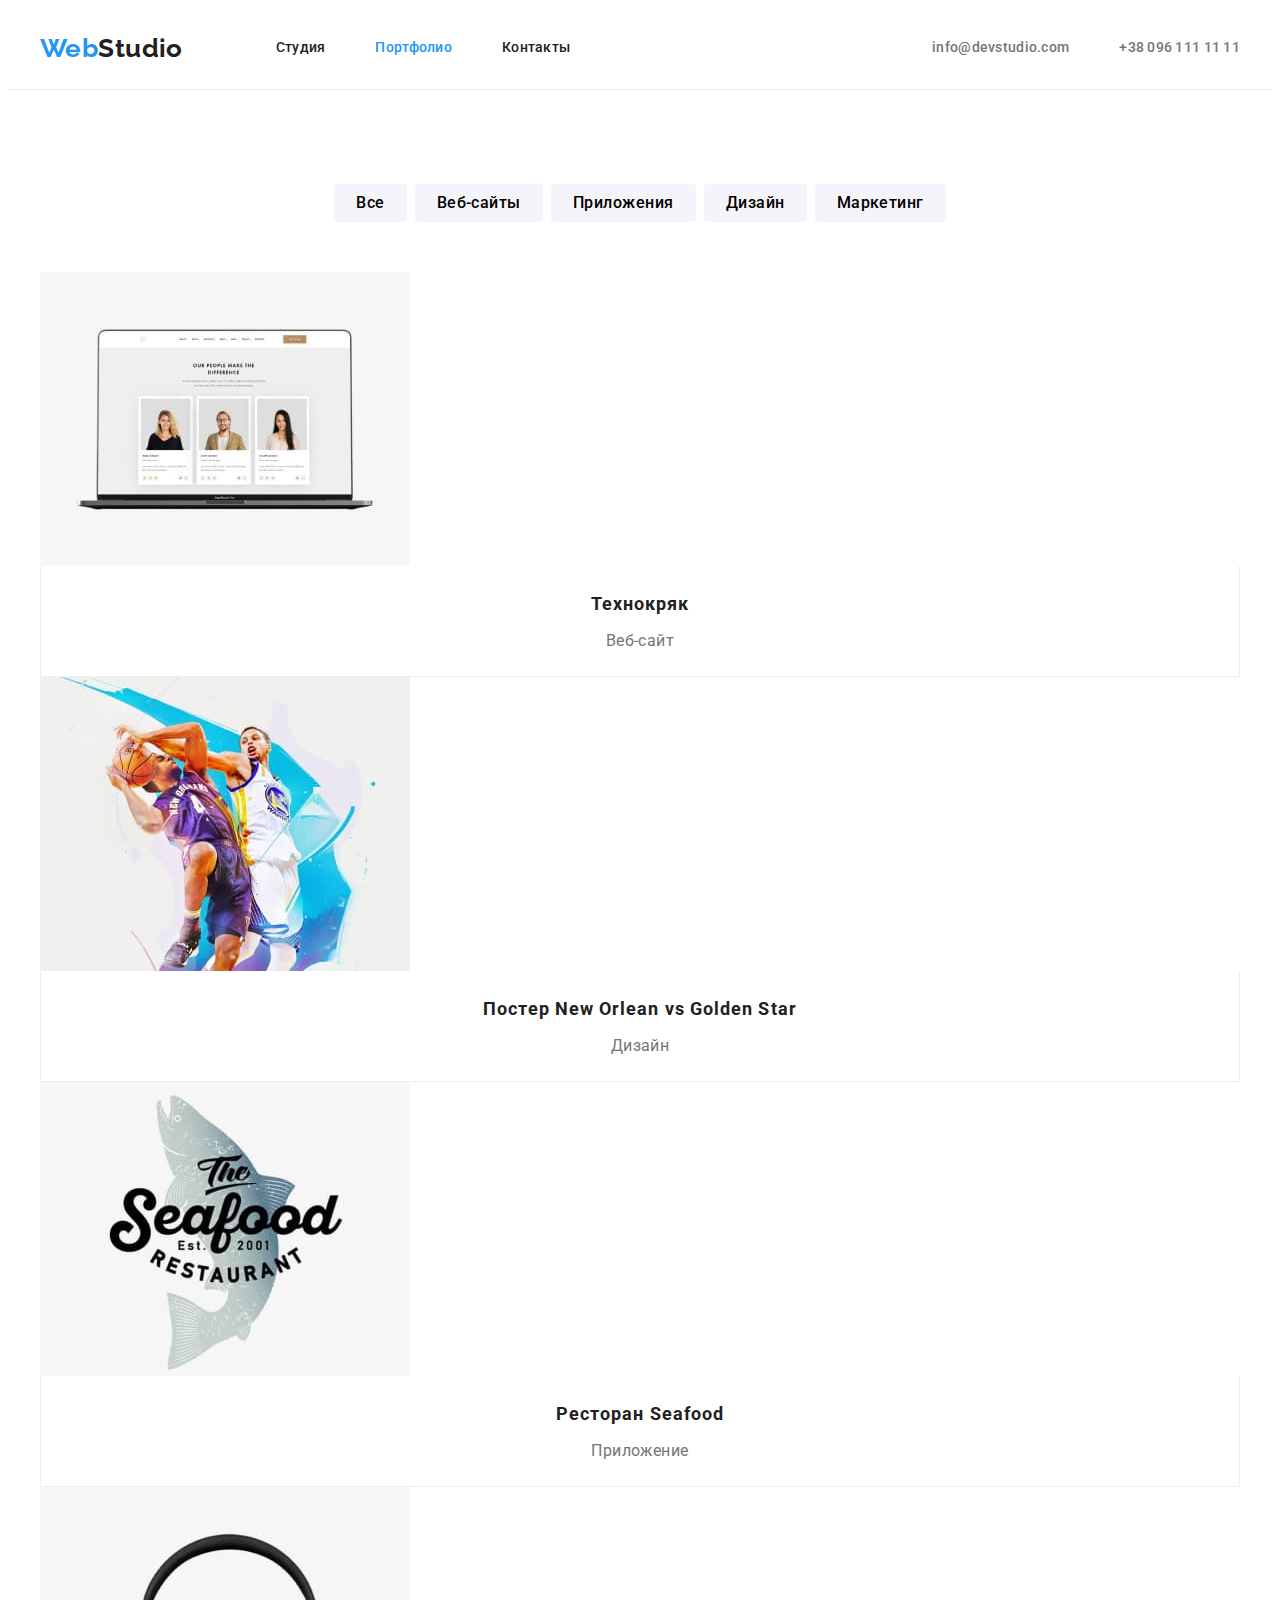
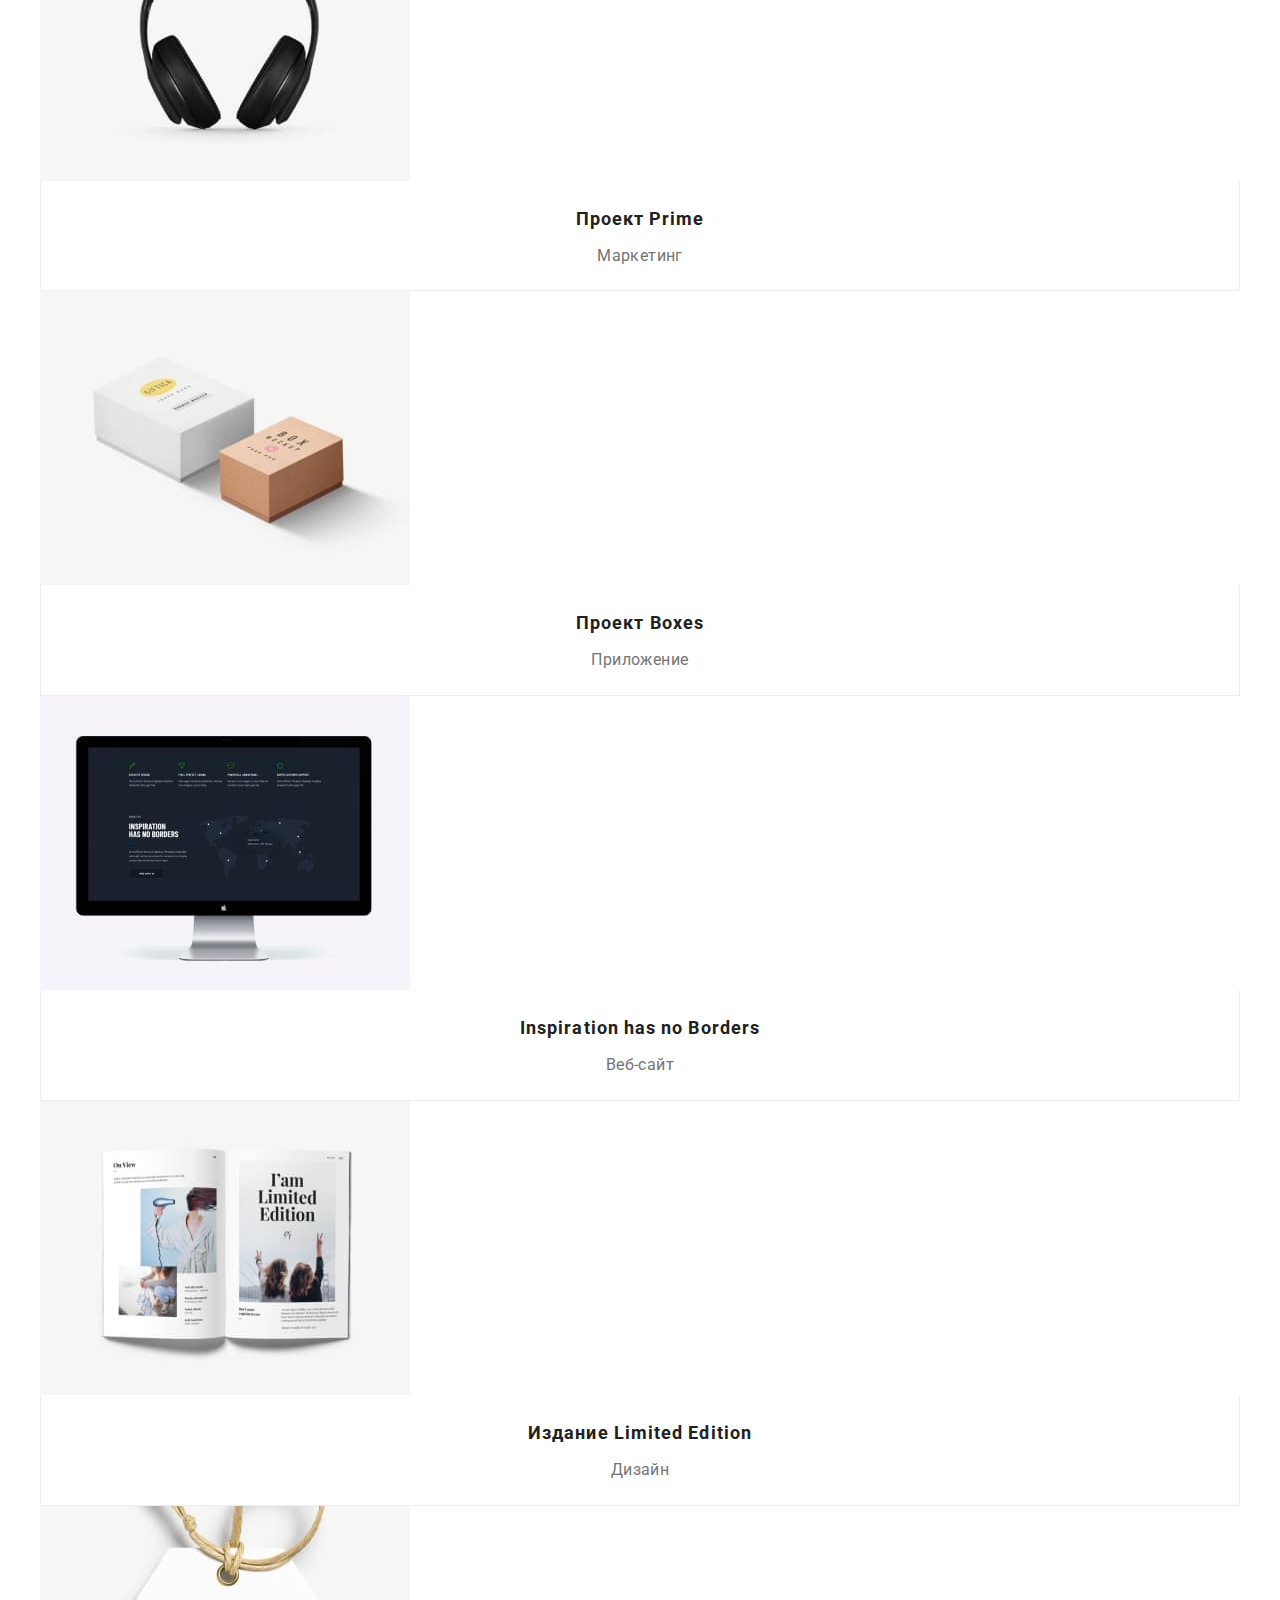
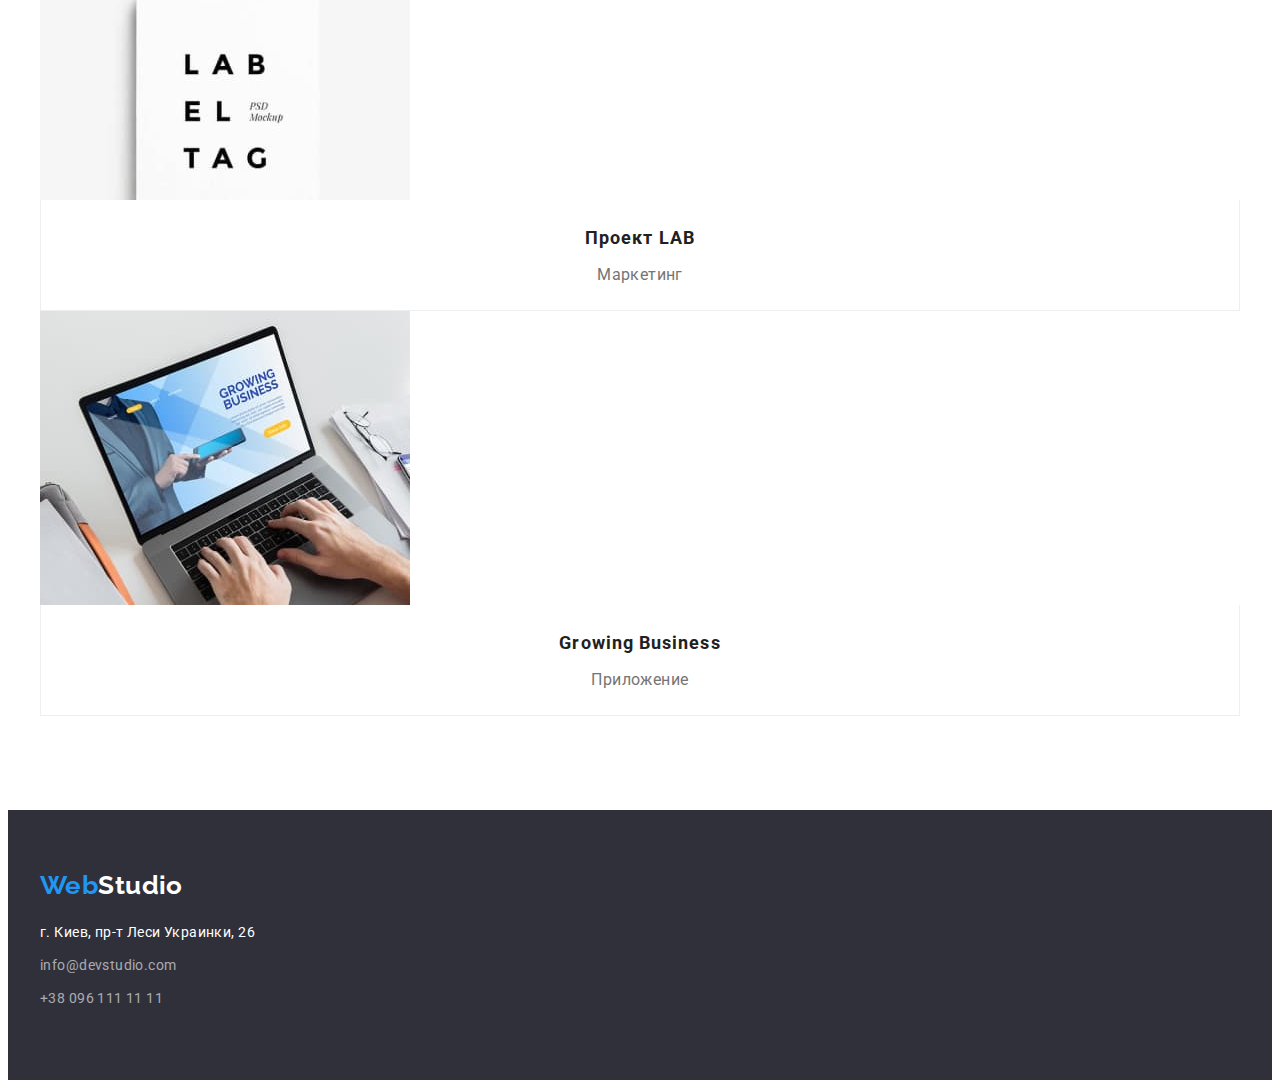
==== commit 378cc541: "flex started" ====
--- a/portfiolio.html
+++ b/portfiolio.html
@@ -11,34 +11,39 @@
       href="https://fonts.googleapis.com/css2?family=Raleway:wght@700&family=Roboto:wght@400;500;700;900&display=swap"
       rel="stylesheet"
     />
+		<link
+      rel="stylesheet"
+      href="https://cdnjs.cloudflare.com/ajax/libs/modern-normalize/1.1.0/modern-normalize.min.css"
+      integrity="sha512-wpPYUAdjBVSE4KJnH1VR1HeZfpl1ub8YT/NKx4PuQ5NmX2tKuGu6U/JRp5y+Y8XG2tV+wKQpNHVUX03MfMFn9Q=="
+      crossorigin="anonymous"
+      referrerpolicy="no-referrer"
+    />
     <link rel="stylesheet" href="./css/styles.css" />
   </head>
   <body>
     <header class="header">
-      <div class="container">
+      <div class="container nav-container">
         <nav class="header__navigation">
-          <a href="./index.html" class="logo"><span class="logo__word">Web</span>Studio</a>
-          <ul class="list header__list">
+          <a href="./index.html" class="logo header-logo"><span class="logo__word">Web</span>Studio</a>
+          <ul class="header__list menu-list">
             <li class="header__item">
               <a href="./index.html" class="header__link">Студия </a>
             </li>
             <li class="header__item">
-              <a href="./portfiolio.html" class="header__link header__link--current link"
-                >Портфолио
-              </a>
+              <a href="./portfiolio.html" class="header__link header__link--current">Портфолио </a>
             </li>
             <li class="header__item">
               <a href="" class="header__link link">Контакты </a>
             </li>
           </ul>
         </nav>
-        <ul class="header__list contact-list list">
-          <li class="contact-list__item">
+        <ul class="header__list contact-list">
+          <li class="contact-list__item header__item">
             <a href="mailto:info@devstudio.com" class="header__link contact-list__link link"
               >info@devstudio.com</a
             >
           </li>
-          <li class="contact-list__item">
+          <li class="contact-list__item header__item">
             <a href="tel:+380961111111" class="header__link contact-list__link link"
               >+38 096 111 11 11</a
             >
@@ -49,7 +54,7 @@
     <main class>
       <section class="works section">
         <div class="container">
-          <!-- Не забыть скрыть заголовок-->
+          <!-- Cкрытый заголовок-->
           <h1 class="works-title visually-hidden">Наши работы</h1>
           <ul class="works__list works-filter">
             <li class="works__item"><button type="button" class="works__btn">Все</button></li>
@@ -202,13 +207,13 @@
     </main>
     <footer class="footer">
       <div class="container">
-        <a href="./index.html" class="logo logo--white"
+        <a href="./index.html" class="footer-logo logo"
           ><span class="logo__word">Web</span>Studio</a
         >
         <address>
           <ul class="footer__list">
             <li class="footer__item">
-              <a href="" class="footer__link footer__linl--map"
+              <a href="" class="footer__link footer__link--map"
                 >г. Киев, пр-т Леси Украинки, 26
               </a>
             </li>
--- a/css/styles.css
+++ b/css/styles.css
@@ -64,9 +64,23 @@
   padding-right: 15px;
 }
 
+.nav-container,
+.header__navigation {
+  display: flex;
+	align-items: center;
+}
+
 .section {
   padding-top: var(--main-section-padding);
   padding-bottom: var(--main-section-padding);
+}
+
+.section__title {
+  font-weight: var(--font-weight-first);
+  font-size: 36px;
+  line-height: 1.17;
+  text-align: center;
+  margin-bottom: var(--main-margin-bottom);
 }
 
 .visually-hidden {
@@ -86,16 +100,32 @@
 
 .header {
   background-color: var(--main-background-color);
+  border-bottom: 1px solid #ececec;
+}
+
+.header__list {
+  display: flex;
+}
+
+.header__item:not(:last-child) {
+  margin-right: 50px;
+}
+
+.menu-list {
+  margin-left: 93px;
+}
+
+.logo {
+  display: block;
+  font-family: 'Raleway', sans-serif;
+  font-weight: var(--font-weight-first);
+  font-size: 26px;
+  line-height: 1.19;
+}
+
+.header-logo {
   padding-top: 25px;
   padding-bottom: 25px;
-  border-bottom: 1px solid #ececec;
-}
-
-.logo {
-  font-family: 'Raleway', sans-serif;
-  font-weight: var(--font-weight-first);
-  font-size: 26px;
-  line-height: 1.19;
 }
 
 .logo__word,
@@ -108,11 +138,18 @@
 }
 
 .header__link {
+  display: block;
+  padding-top: 32px;
+  padding-bottom: 32px;
+
   font-weight: var(--font-weight-second);
   line-height: 1.14;
   letter-spacing: 0.02em;
 }
 
+.contact-list {
+  margin-left: auto;
+}
 .contact-list__link {
   color: var(--second-text-color);
 }
@@ -120,18 +157,25 @@
 /* Footer */
 
 .footer {
-  padding-top: 60px;
+	padding-top: 60px;
   padding-bottom: 60px;
   background-color: var(--footer-background-color);
 }
 
-.footer__link,
-.footer__link--map,
-.logo--white {
+.footer-logo {
+  margin-bottom: 20px;
+  color: var(--white-text-color);
+}
+
+.footer__link--map {
+	display: block;
+	padding-bottom: 9px;
   color: var(--white-text-color);
 }
 
 .footer__link--adress {
+	display: block;
+	padding-bottom: 9px;
   color: var(--footer-text-color);
 }
 
@@ -186,9 +230,21 @@
   background-color: var(--main-background-color);
 }
 
+.benefits__list {
+	display: flex;
+	justify-content: space-between;
+}
+
+.benefits__item {
+	flex-basis: 270px;
+}
+
+.benefits__item:not(:last-child) {
+	margin-right: 30px;
+}
+
 .benefits__title {
   margin-bottom: var(--title-margin-main);
-
   font-weight: var(--font-weight-first);
   font-size: 14px;
   line-height: 1.14;
@@ -197,14 +253,6 @@
 
 .benefits__text {
   color: var(--second-text-color);
-}
-
-.section__title {
-  font-weight: var(--font-weight-first);
-  font-size: 36px;
-  line-height: 1.17;
-  text-align: center;
-  margin-bottom: var(--main-margin-bottom);
 }
 
 /* About us section */
@@ -244,8 +292,14 @@
   background-color: var(--main-background-color);
 }
 
-.works__list {
+.works-filter {
+	display: flex;
   margin-bottom: var(--main-margin-bottom);
+	justify-content: center;
+}
+
+.works__item:not(:last-child) {
+	margin-right: 8px;
 }
 
 .works__btn {
@@ -288,6 +342,5 @@
   border-left: 1px solid #eeeeee;
   border-bottom: 1px solid #eeeeee;
   border-right: 1px solid #eeeeee;
-
-  text-align: center;
-}
+  text-align: center;
+}
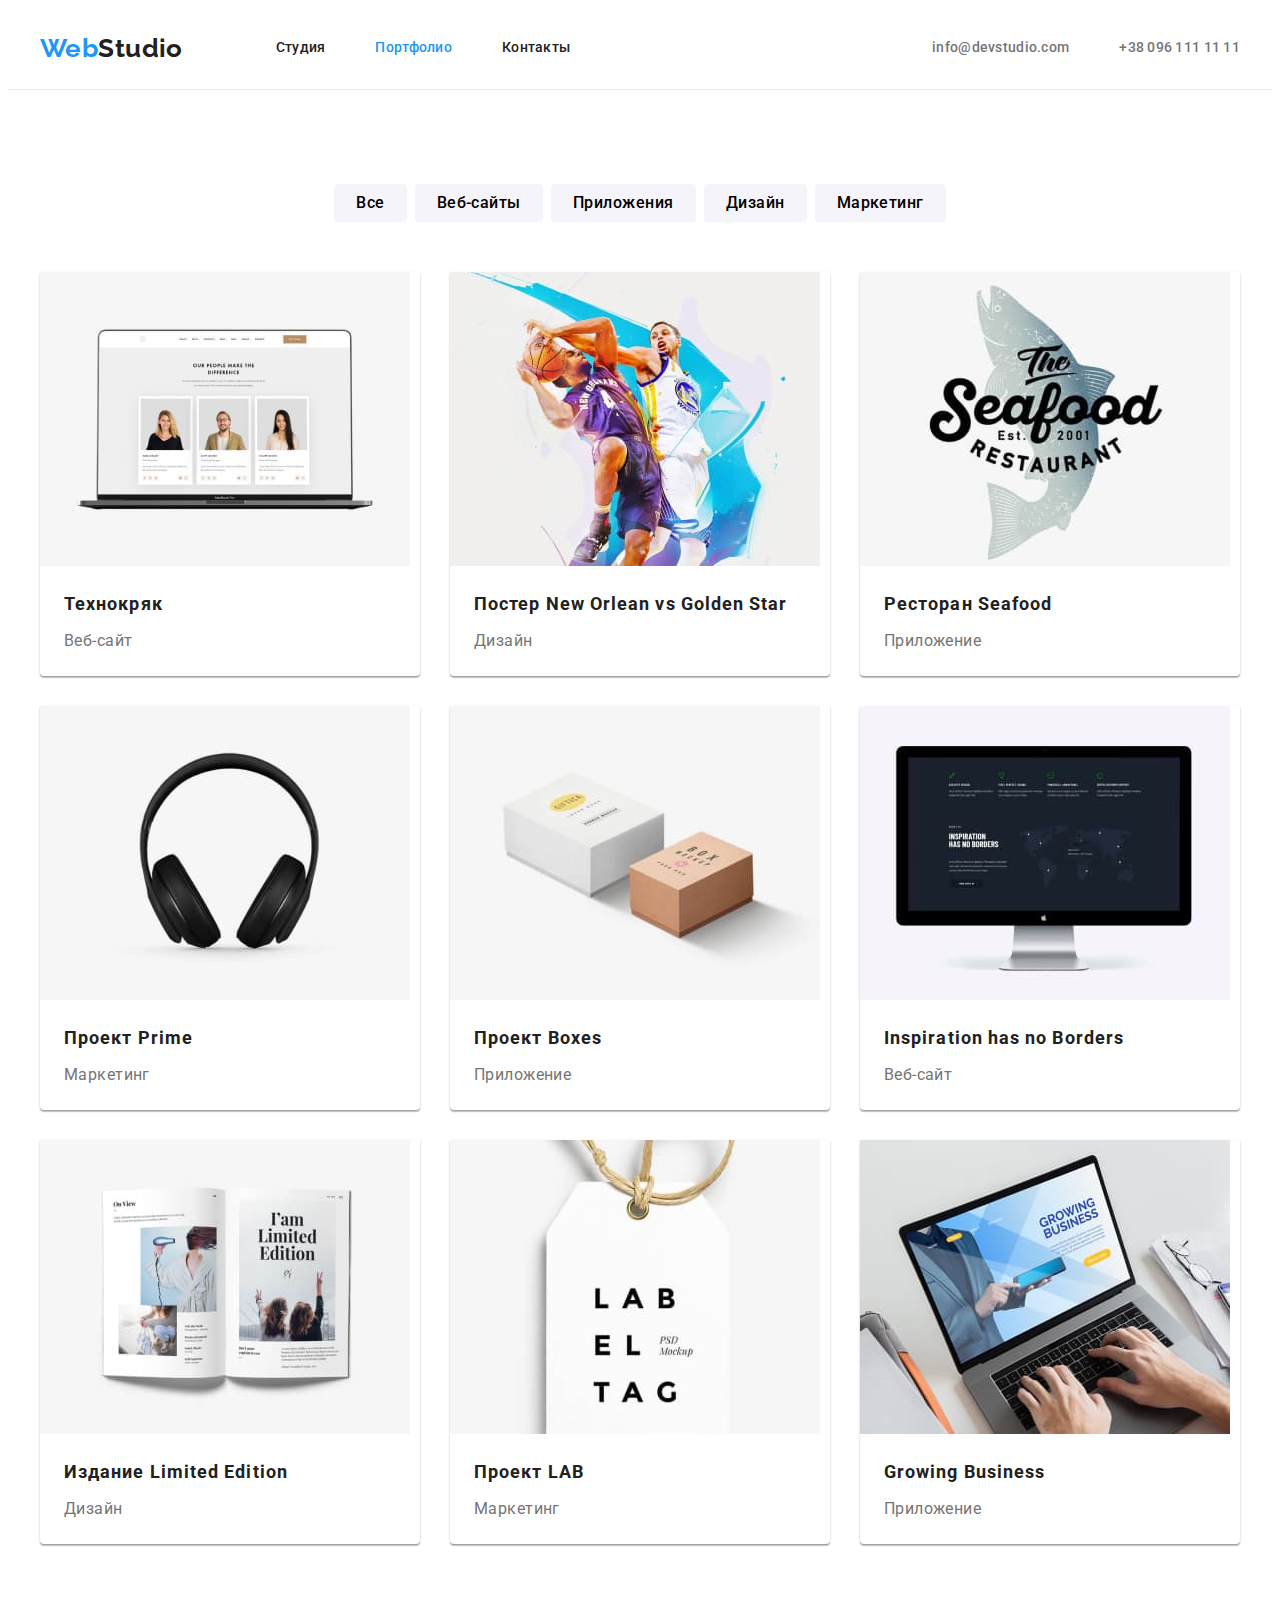
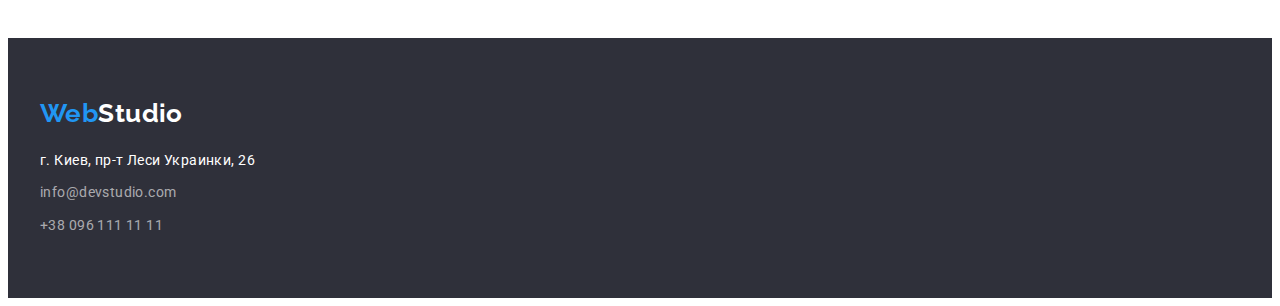
==== commit 76695c86: "fixed" ====
--- a/portfiolio.html
+++ b/portfiolio.html
@@ -25,25 +25,25 @@
       <div class="container nav-container">
         <nav class="header__navigation">
           <a href="./index.html" class="logo header-logo"><span class="logo__word">Web</span>Studio</a>
-          <ul class="header__list menu-list">
-            <li class="header__item">
+          <ul class="header-menu-list header-menu-list__mix">
+            <li class="header-menu__item">
               <a href="./index.html" class="header__link">Студия </a>
             </li>
-            <li class="header__item">
+            <li class="header-menu__item">
               <a href="./portfiolio.html" class="header__link header__link--current">Портфолио </a>
             </li>
-            <li class="header__item">
+            <li class="header-menu__item">
               <a href="" class="header__link link">Контакты </a>
             </li>
           </ul>
         </nav>
-        <ul class="header__list contact-list">
-          <li class="contact-list__item header__item">
+        <ul class="header-contact-list header-contact-list__mix">
+          <li class="header-contact-list__item">
             <a href="mailto:info@devstudio.com" class="header__link contact-list__link link"
               >info@devstudio.com</a
             >
           </li>
-          <li class="contact-list__item header__item">
+          <li class="header-contact-list__item">
             <a href="tel:+380961111111" class="header__link contact-list__link link"
               >+38 096 111 11 11</a
             >
@@ -76,10 +76,11 @@
                   class="works-examples__img"
                 />
 								<div class="work-examples-box">
-                <h2 class="works-examples__title">Технокряк</h2>
-                <p class="works-examples__text">Веб-сайт</p>
-              </a>
-							</div>
+									<h2 class="works-examples__title">Технокряк</h2>
+									<p class="works-examples__text">Веб-сайт</p>
+								</div>
+							</a>
+
             </li>
             <li class="works-examples__item">
               <a href="" class="works-examples__link">
--- a/css/styles.css
+++ b/css/styles.css
@@ -15,6 +15,7 @@
   --main-section-padding: 94px;
   --main-margin-bottom: 50px;
   --title-margin-main: 10px;
+	--main-margin-right: 30px;
 }
 
 /* Global settings */
@@ -24,6 +25,7 @@
   font-size: 14px;
   letter-spacing: 0.03em;
   line-height: 1.71;
+	background-color: var(--main-background-color);
 }
 
 h1,
@@ -99,20 +101,21 @@
 /* Header and footer settings */
 
 .header {
-  background-color: var(--main-background-color);
   border-bottom: 1px solid #ececec;
 }
 
-.header__list {
-  display: flex;
-}
-
-.header__item:not(:last-child) {
+
+.header-menu-list {
+	display: flex;
+}
+
+.header-menu-list__mix {
+	margin-left: 93px;
+}
+
+.header-menu__item:not(:last-child),
+.header-contact-list__item:not(:last-child) {
   margin-right: 50px;
-}
-
-.menu-list {
-  margin-left: 93px;
 }
 
 .logo {
@@ -147,9 +150,14 @@
   letter-spacing: 0.02em;
 }
 
-.contact-list {
-  margin-left: auto;
-}
+.header-contact-list {
+	display: flex;
+}
+
+.header-contact-list__mix {
+	margin-left: auto;
+}
+
 .contact-list__link {
   color: var(--second-text-color);
 }
@@ -169,18 +177,20 @@
 
 .footer__link--map {
 	display: block;
-	padding-bottom: 9px;
-  color: var(--white-text-color);
+	color: var(--white-text-color);
 }
 
 .footer__link--adress {
 	display: block;
-	padding-bottom: 9px;
-  color: var(--footer-text-color);
+	color: var(--footer-text-color);
 }
 
 .footer__list {
   font-style: normal;
+}
+
+.footer__item + .footer__item {
+	margin-top: 9px;
 }
 
 /* Main page */
@@ -226,21 +236,17 @@
 
 /* Benefits section */
 
-.benefits {
-  background-color: var(--main-background-color);
-}
 
 .benefits__list {
 	display: flex;
-	justify-content: space-between;
 }
 
 .benefits__item {
-	flex-basis: 270px;
+	flex-basis: calc((100% - 90px) / 4);
 }
 
 .benefits__item:not(:last-child) {
-	margin-right: 30px;
+	margin-right: var(--main-margin-right);
 }
 
 .benefits__title {
@@ -258,7 +264,15 @@
 /* About us section */
 
 .about {
-  background-color: var(--main-background-color);
+  padding-top: 0;
+}
+
+.about__list {
+	display: flex;
+}
+
+.about__item:not(:last-child) {
+	margin-right: var(--main-margin-right);
 }
 
 /* Team section */
@@ -269,6 +283,22 @@
   line-height: 1.19;
 }
 
+.team__list {
+	display: flex;
+}
+
+.team__item {
+	flex-basis: calc((100% - 3 * var(--main-margin-right)) / 4);
+	background-color: #ffffff;
+
+	border-radius: 0px 0px 4px 4px;
+	box-shadow: 0px 1px 3px rgba(0, 0, 0, 0.12), 0px 1px 1px rgba(0, 0, 0, 0.14), 0px 2px 1px rgba(0, 0, 0, 0.2);
+}
+
+.team__item:not(:last-child) {
+	margin-right: var(--main-margin-right);
+}
+
 .team__title {
   margin-bottom: var(--title-margin-main);
 
@@ -288,9 +318,6 @@
 
 /* Porfolio page */
 
-.works {
-  background-color: var(--main-background-color);
-}
 
 .works-filter {
 	display: flex;
@@ -322,6 +349,24 @@
   color: var(--white-text-color);
 }
 
+.works-examples {
+	display: flex;
+	flex-wrap: wrap;
+	margin-right: calc(-1 * var(--main-margin-right));
+	margin-bottom: calc(-1 * var(--main-margin-right));
+
+}
+
+.works-examples__item {
+	flex-basis: calc((100% - 3 * var(--main-margin-right)) / 3);
+	background-color: #ffffff;
+	margin-right: var(--main-margin-right);
+	margin-bottom: var(--main-margin-right);
+	border-radius: 0px 0px 4px 4px;
+	box-shadow: 0px 1px 3px rgba(0, 0, 0, 0.12), 0px 1px 1px rgba(0, 0, 0, 0.14), 0px 2px 1px rgba(0, 0, 0, 0.2);
+}
+
+
 .works-examples__title {
   margin-bottom: 4px;
   font-weight: var(--font-weight-first);
@@ -339,8 +384,6 @@
 .work-examples-box {
   padding-top: 20px;
   padding-bottom: 20px;
-  border-left: 1px solid #eeeeee;
-  border-bottom: 1px solid #eeeeee;
-  border-right: 1px solid #eeeeee;
-  text-align: center;
-}
+	padding-left: 24px;
+	padding-right: 24px;
+}
